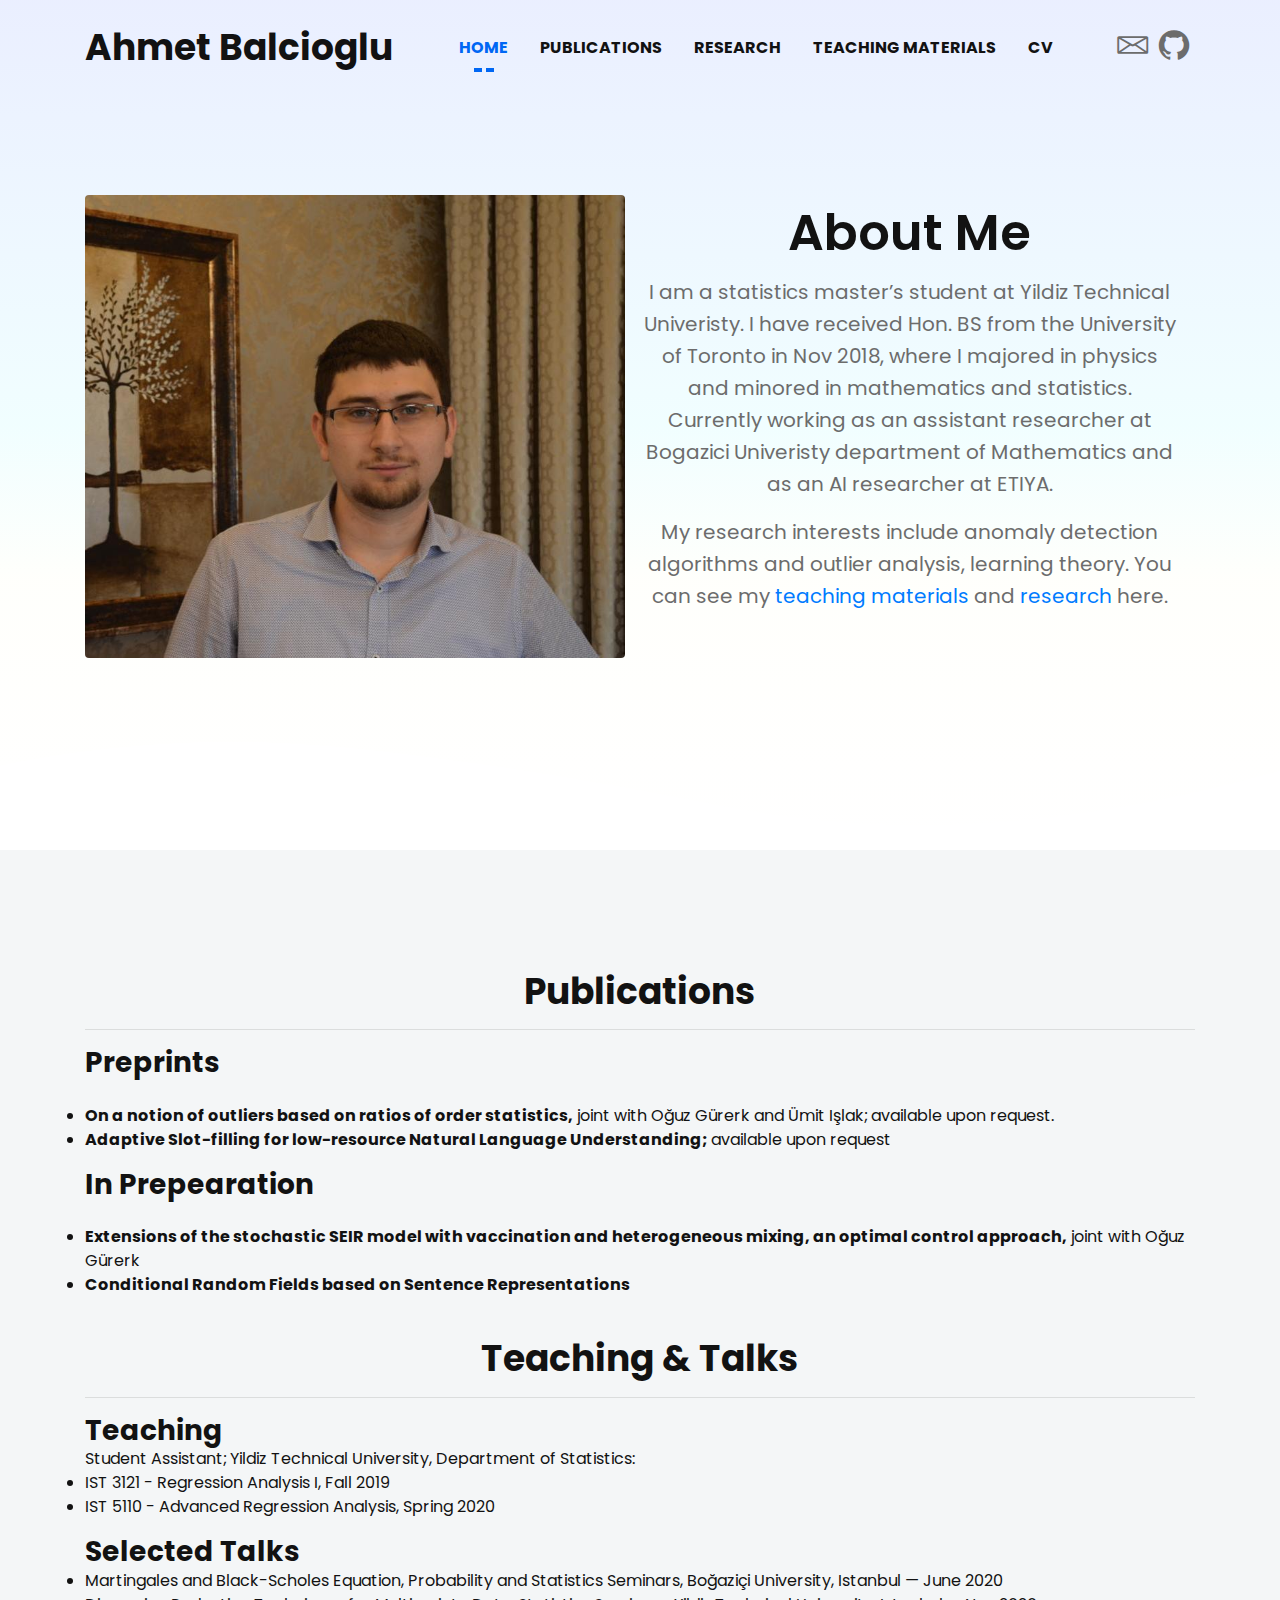
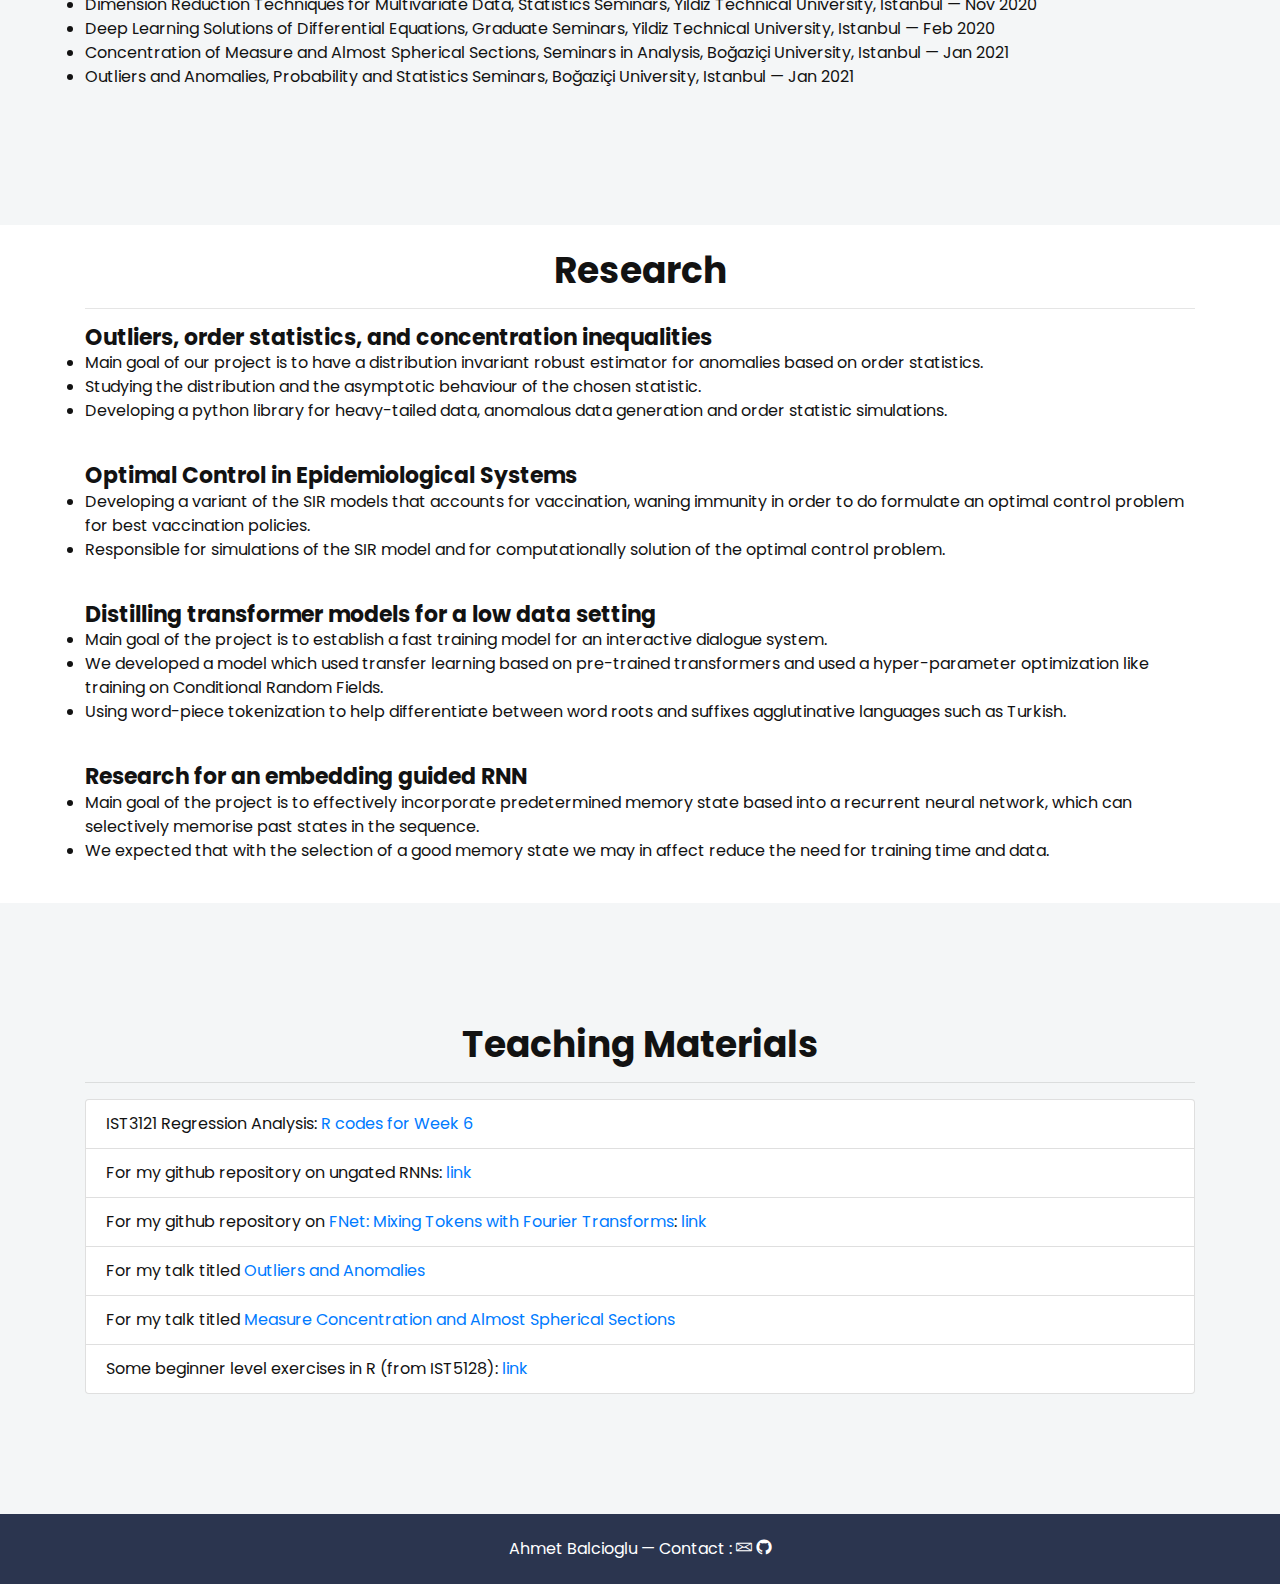
==== index.html @ f76d79f9 "bottom colour change" ====
<!doctype html>
<html lang="en">

<head>

    <!--====== Required meta tags ======-->
    <meta charset="utf-8">
    <meta http-equiv="x-ua-compatible" content="ie=edge">
    <meta name="description" content="">
    <meta name="viewport" content="width=device-width, initial-scale=1, shrink-to-fit=no">

    <!--====== Title ======-->
    <title> Ahmet Balcioglu - Personal Webpage </title>

    <!--====== Favicon Icon ======-->
    <link rel="shortcut icon" href="assets/images/favicon.ico" type="image/png">

    <!--====== Bootstrap css ======-->
    <link rel="stylesheet" href="assets/css/bootstrap.min.css">

    <!--====== Line Icons css ======-->
    <link rel="stylesheet" href="assets/css/LineIcons.css">

    <!--====== Magnific Popup css ======-->
    <link rel="stylesheet" href="assets/css/magnific-popup.css">

    <!--====== Default css ======-->
    <link rel="stylesheet" href="assets/css/default.css">

    <!--====== Style css ======-->
    <link rel="stylesheet" href="assets/css/style.css">
    <style type="text/css">
        .gallery-title {
            font-size: 36px;
            color: #000;
            text-align: center;
            font-weight: 500;
            margin-bottom: 70px;
        }

        .gallery-title:after {
            content: "";
            position: absolute;
            width: 7.5%;
            left: 46.5%;
            height: 45px;
            border-bottom: 1px solid #5e5e5e;
        }

        .filter-button {
            font-size: 18px;
            border: 1px solid #42B32F;
            border-radius: 5px;
            text-align: center;
            color: #42B32F;
            margin-bottom: 30px;

        }

        .filter-button:hover {
            font-size: 18px;
            border: 1px solid #42B32F;
            border-radius: 5px;
            text-align: center;
            color: #ffffff;
            background-color: #42B32F;

        }

        .btn-default:active .filter-button:active {
            background-color: #42B32F;
            color: white;
        }

        .port-image {
            width: 100%;
        }

        .img-responsive {
            width: 365px;
            height: 365px;
            border: 1px solid #ccc
        }

        .gallery_product {
            margin-bottom: 30px;
        }
    </style>
    <script src="//code.jquery.com/jquery-1.11.1.min.js"></script>
    <script src="//maxcdn.bootstrapcdn.com/bootstrap/3.3.0/js/bootstrap.min.js"></script>
    <script type="text/javascript">
        window.alert = function () { };
        var defaultCSS = document.getElementById('bootstrap-css');
        function changeCSS(css) {
            if (css) $('head > link').filter(':first').replaceWith('<link rel="stylesheet" href="' + css + '" type="text/css" />');
            else $('head > link').filter(':first').replaceWith(defaultCSS);
        }
    </script>

</head>

<body>

    <!--====== HEADER PART START ======-->

    <header class="header-area">
        <div class="navgition navgition-transparent">
            <div class="container">
                <div class="row">
                    <div class="col-lg-12">
                        <nav class="navbar navbar-expand-lg">
                            <a class="navbar-brand" href="#">
                                <h2>Ahmet Balcioglu</h2>
                            </a>

                            <button class="navbar-toggler" type="button" data-toggle="collapse" data-target="#navbarOne"
                                aria-controls="navbarOne" aria-expanded="false" aria-label="Toggle navigation">
                                <span class="toggler-icon"></span>
                                <span class="toggler-icon"></span>
                                <span class="toggler-icon"></span>
                            </button>

                            <div class="collapse navbar-collapse sub-menu-bar" id="navbarOne">
                                <ul class="navbar-nav m-auto">
                                    <li class="nav-item active">
                                        <a class="page-scroll" href="#home">HOME</a>
                                    </li>
                                    <li class="nav-item">
                                        <a class="page-scroll" href="#publications">Publications</a>
                                    </li>
                                    <li class="nav-item">
                                        <a class="page-scroll" href="#research">Research</a>
                                    </li>
                                    <li class="nav-item">
                                        <a class="page-scroll" href="#teaching_mat">Teaching Materials</a>
                                    </li>
                                    <li class="nav-item">
                                        <a class="page-scroll" href="resources/CV.pdf">CV</a>
                                    </li>
                                </ul>
                            </div>

                            <div class="navbar-social d-none d-sm-flex align-items-center">
                                <span></span>
                                <ul>
                                    <li><a href="mailto:zahidbalcioglu@gmail.com"><i class="lni-envelope"></i></a></li>
                                    <li><a href="https://github.com/Selozhd"><i class="lni-github-original"></i></a></li>
                                </ul>
                            </div>
                        </nav> <!-- navbar -->
                    </div>
                </div> <!-- row -->
            </div> <!-- container -->
        </div> <!-- navgition -->

        <div id="home" class="header-hero bg_cover" >
            <div class="container">
                <div class="row">
                    <div class="header-content text-center">

                        <div class="col-lg-6">
                            <div class="section-title pb-10">
                                <img src="resources/myphoto.jpeg" class="rounded float-left" >
                            </div> 
                        </div> <!-- section title -->

                        <div class="col-lg-6" style="float:left !important" >
                            <div class="section-title pb-10">
                                <h4 class="title">About Me</h4>
                                <p class="text">
                                    I am a statistics master’s student at Yildiz Technical Univeristy.
                                    I have received Hon. BS from the University of Toronto in Nov 2018,
                                    where I majored in physics and minored in mathematics and statistics.
                                    Currently working as an assistant researcher at Bogazici Univeristy department of
                                    Mathematics and as an AI researcher at ETIYA.</p>
                                    <p class="text"> My research interests include 
                                        anomaly detection algorithms and outlier analysis,
                                        learning theory.
                                        You can see my <a href="#teaching_mat"> teaching materials </a>
                                        and <a href="#research"> research </a> here.</p>
                            </div> 
                        </div>

                    </div> <!-- header content -->
                </div> <!-- row -->
                <div class="header-shape">
                    <img src="assets/images/header-shape.svg" alt="shape">
                </div>
            </div> <!-- container -->
        </div> <!-- header content -->
    </header>

    <!--====== HEADER PART ENDS ======-->

    <!--====== hakkimizda PART START ======-->

  <style type="text/css">
@media screen and (max-width:767px) {
   .urunler-area {
    margin-top:300px !important;
   }       
}    
</style>
    <section id="publications" class="urunler-area" >
        <div class="container">
            <h2 id="preprints" class="title text-center">Publications</h2>
                <hr/>

            <h3 id="preprints">Preprints</h3>
            <br/>
                <dl >
                    <li><b>On a notion of outliers based on ratios of order statistics,</b>
                        joint with Oğuz Gürerk and Ümit Işlak; available upon request.</li>
                    <li><b>Adaptive Slot-filling for low-resource Natural Language Understanding;</b> available upon request</li>
                </dl>
            <h3 id="in-preparation">In Prepearation</h3>
            <br/>
                <dl>
                    <li><b>Extensions of the stochastic SEIR model with vaccination and heterogeneous mixing,
                        an optimal control approach,</b> joint with Oğuz Gürerk</li>
                    <li><b>Conditional Random Fields based on Sentence Representations</b></li>
                </dl>
            <br/>

            <h2 id="preprints" class="title text-center">Teaching & Talks</h2>
            <hr />

            <h3 id="TA">Teaching</h3>
                <p>Student Assistant; Yildiz Technical University, Department of Statistics:</p>
                <dl>
                    <li>IST 3121 - Regression Analysis I, Fall 2019</li>
                    <li>IST 5110 - Advanced Regression Analysis, Spring 2020</li>
                </dl>

            <h3 id="TA">Selected Talks</h3>
                <dl>
                    <li> Martingales and Black-Scholes Equation, Probability and Statistics Seminars, Boğaziçi University, Istanbul — June 2020 </li>
                    <li> Dimension Reduction Techniques for Multivariate Data, Statistics Seminars, Yildiz Technical University, Istanbul — Nov 2020</li>
                    <li> Deep Learning Solutions of Differential Equations, Graduate Seminars, Yildiz Technical University, Istanbul — Feb 2020</li>
                    <li> Concentration of Measure and Almost Spherical Sections, Seminars in Analysis, Boğaziçi University, Istanbul — Jan 2021</li>
                    <li> Outliers and Anomalies, Probability and Statistics Seminars, Boğaziçi University, Istanbul — Jan 2021</li>
                </dl>


        </div> <!-- hakkimizda image -->
    </section>

    <!--====== hakkimizda PART ENDS ======-->

    <!--====== urunler PART START ======-->

    <section id="research" class="research-area">
        <div class="container">
            <br/>
            <h2 id="research" class="title text-center">Research</h2>
            <hr/>

            <h4 id="orderstats">Outliers, order statistics, and concentration inequalities</h4>
            <dl>
                <li>Main goal of our project is to have a distribution invariant robust estimator for anomalies based on order
                    statistics.</li>
                <li>Studying the distribution and the asymptotic behaviour of the chosen statistic.</li>
                <li>Developing a python library for heavy-tailed data, anomalous data generation and order statistic simulations.
                </li>
            </dl>
            <br/>

            <h4 id="optimal-control">Optimal Control in Epidemiological Systems</h4>
            <dl>
                <li>Developing a variant of the SIR models that accounts for vaccination, waning immunity in order to do formulate
                    an optimal control problem for best vaccination policies.</li>
                <li>Responsible for simulations of the SIR model and for computationally solution of the optimal control problem.
                </li>
            </dl>
            <br />

            <h4 id="distil-transformers">Distilling transformer models for a low data setting</h4>
            <dl>
                <li>Main goal of the project is to establish a fast training model for an interactive dialogue system.</li>
                <li>We developed a model which used transfer learning based on pre-trained transformers and used a hyper-parameter
                    optimization like training on Conditional Random Fields.</li>
                <li>Using word-piece tokenization to help differentiate between word roots and suffixes agglutinative languages such
                    as Turkish.</li>
            </dl>
            <br/>

            <h4 id="research-project4">Research for an embedding guided RNN</h4>
            <dl>
                <li>Main goal of the project is to effectively incorporate predetermined memory state based into a recurrent neural
                    network, which can selectively memorise past states in the sequence.</li>
                <li>We expected that with the selection of a good memory state we may in affect reduce the need for training time
                    and data.</li>
            </dl>
            <br/>

        </div> <!-- conteiner -->
    </section>

    <!--====== urunler PART ENDS ======-->




    <!--====== CONTACT PART START ======-->

    <section id="teaching_mat" class="urunler-area">
        <div class="container">
            <h2 class="title text-center"> Teaching Materials </h2>
                            <hr/> 
                        <ul class="list-group"> 
                            <li class="list-group-item"> IST3121 Regression Analysis: <a href="resources/Oct17_IST3121.R">  R codes for Week 6 </a></li>
                            <li class="list-group-item"> For my github repository on ungated RNNs: <a href="https://github.com/Selozhd/UngatedRNN"> link</a></li>
                            <li class="list-group-item"> For my github repository on <a href="https://arxiv.org/pdf/2105.03824.pdf"> FNet: Mixing Tokens with Fourier Transforms</a>: <a href="https://github.com/Selozhd/FNet-tensorflow"> link</a></li>
                            <li class="list-group-item"> For my talk titled <a href="resources/anomaly_and_outlier.pdf">Outliers and  Anomalies</a></li>
                            <li class="list-group-item"> For my talk titled <a href="resources/MeasureConcentration.pdf">Measure Concentration and Almost Spherical Sections</a></li>
                            <li class="list-group-item"> Some beginner level exercises in R (from IST5128):
                                 <a href="resources/R_IST5128.zip">link</a></li>
                        </ul>
        </div> <!-- conteiner -->
    </section>

    <!--====== CONTACT PART ENDS ======-->

    <!--====== FOOTER PART START ======-->

    <footer id="footer" class="footer-area">



        <div class="footer-copyright">
            <div class="container">
                <div class="row">
                    <div class="col-lg-12">
                        <div class="copyright text-center">
                            <span class="text">Ahmet Balcioglu — Contact :
                            <a style="color: #fff;" href="mailto:zahidbalcioglu@gmail.com"><i class="lni-envelope"></i></a>
                            <a style="color: #fff;" href="https://github.com/Selozhd"><i class="lni-github-original"></i></a>
                        </span>
                        </div>
                    </div>
                </div> <!-- row -->
            </div> <!-- container -->

    </footer>

    <!--====== FOOTER PART ENDS ======-->

    <!--====== BACK TO TOP PART START ======-->

    <a class="back-to-top" href="#"><i class="lni-chevron-up"></i></a>

    <!--====== BACK TO TOP PART ENDS ======-->









    <script src="assets/js/vendor/modernizr-3.6.0.min.js"></script>
    <script src="assets/js/vendor/jquery-1.12.4.min.js"></script>

    <!--====== Bootstrap js ======-->
    <script src="assets/js/bootstrap.min.js"></script>
    <script src="assets/js/popper.min.js"></script>

    <!--====== Ajax Contact js ======-->
    <script src="assets/js/ajax-contact.js"></script>

    <!--====== Scrolling Nav js ======-->
    <script src="assets/js/jquery.easing.min.js"></script>
    <script src="assets/js/scrolling-nav.js"></script>

    <!--====== Validator js ======-->
    <script src="assets/js/validator.min.js"></script>

    <!--====== Magnific Popup js ======-->
    <script src="assets/js/jquery.magnific-popup.min.js"></script>

    <!--====== Main js ======-->
    <script src="assets/js/main.js"></script>

</body>

</html>
---- assets/css/default.css ----
/* Deafult Margin & Padding */
/*-- Margin Top --*/
.mt-5 {
	margin-top: 5px;
}
.mt-10 {
	margin-top: 10px;
}
.mt-15 {
	margin-top: 15px;
}
.mt-20 {
	margin-top: 20px;
}
.mt-25 {
	margin-top: 25px;
}
.mt-30 {
	margin-top: 30px;
}
.mt-35 {
	margin-top: 35px;
}
.mt-40 {
	margin-top: 40px;
}
.mt-45 {
	margin-top: 45px;
}
.mt-50 {
	margin-top: 50px;
}
.mt-55 {
	margin-top: 55px;
}
.mt-60 {
	margin-top: 60px;
}
.mt-65 {
	margin-top: 65px;
}
.mt-70 {
	margin-top: 70px;
}
.mt-75 {
	margin-top: 75px;
}
.mt-80 {
	margin-top: 80px;
}
.mt-85 {
	margin-top: 85px;
}
.mt-90 {
	margin-top: 90px;
}
.mt-95 {
	margin-top: 95px;
}
.mt-100 {
	margin-top: 100px;
}
.mt-105 {
	margin-top: 105px;
}
.mt-110 {
	margin-top: 110px;
}
.mt-115 {
	margin-top: 115px;
}
.mt-120 {
	margin-top: 120px;
}
.mt-125 {
	margin-top: 125px;
}
.mt-130 {
	margin-top: 130px;
}
.mt-135 {
	margin-top: 135px;
}
.mt-140 {
	margin-top: 140px;
}
.mt-145 {
	margin-top: 145px;
}
.mt-150 {
	margin-top: 150px;
}
.mt-155 {
	margin-top: 155px;
}
.mt-160 {
	margin-top: 160px;
}
.mt-165 {
	margin-top: 165px;
}
.mt-170 {
	margin-top: 170px;
}
.mt-175 {
	margin-top: 175px;
}
.mt-180 {
	margin-top: 180px;
}
.mt-185 {
	margin-top: 185px;
}
.mt-190 {
	margin-top: 190px;
}
.mt-195 {
	margin-top: 195px;
}
.mt-200 {
	margin-top: 200px;
}
/*-- Margin Bottom --*/

.mb-5 {
	margin-bottom: 5px;
}
.mb-10 {
	margin-bottom: 10px;
}
.mb-15 {
	margin-bottom: 15px;
}
.mb-20 {
	margin-bottom: 20px;
}
.mb-25 {
	margin-bottom: 25px;
}
.mb-30 {
	margin-bottom: 30px;
}
.mb-35 {
	margin-bottom: 35px;
}
.mb-40 {
	margin-bottom: 40px;
}
.mb-45 {
	margin-bottom: 45px;
}
.mb-50 {
	margin-bottom: 50px;
}
.mb-55 {
	margin-bottom: 55px;
}
.mb-60 {
	margin-bottom: 60px;
}
.mb-65 {
	margin-bottom: 65px;
}
.mb-70 {
	margin-bottom: 70px;
}
.mb-75 {
	margin-bottom: 75px;
}
.mb-80 {
	margin-bottom: 80px;
}
.mb-85 {
	margin-bottom: 85px;
}
.mb-90 {
	margin-bottom: 90px;
}
.mb-95 {
	margin-bottom: 95px;
}
.mb-100 {
	margin-bottom: 100px;
}
.mb-105 {
	margin-bottom: 105px;
}
.mb-110 {
	margin-bottom: 110px;
}
.mb-115 {
	margin-bottom: 115px;
}
.mb-120 {
	margin-bottom: 120px;
}
.mb-125 {
	margin-bottom: 125px;
}
.mb-130 {
	margin-bottom: 130px;
}
.mb-135 {
	margin-bottom: 135px;
}
.mb-140 {
	margin-bottom: 140px;
}
.mb-145 {
	margin-bottom: 145px;
}
.mb-150 {
	margin-bottom: 150px;
}
.mb-155 {
	margin-bottom: 155px;
}
.mb-160 {
	margin-bottom: 160px;
}
.mb-165 {
	margin-bottom: 165px;
}
.mb-170 {
	margin-bottom: 170px;
}
.mb-175 {
	margin-bottom: 175px;
}
.mb-180 {
	margin-bottom: 180px;
}
.mb-185 {
	margin-bottom: 185px;
}
.mb-190 {
	margin-bottom: 190px;
}
.mb-195 {
	margin-bottom: 195px;
}
.mb-200 {
	margin-bottom: 200px;
}
/*-- margin left --*/
.ml-5 {
	margin-left: 5px;
}
.ml-10 {
	margin-left: 10px;
}
.ml-15 {
	margin-left: 15px;
}
.ml-20 {
	margin-left: 20px;
}
.ml-25 {
	margin-left: 25px;
}
.ml-30 {
	margin-left: 30px;
}
.ml-35 {
	margin-left: 35px;
}
.ml-40 {
	margin-left: 40px;
}
.ml-45 {
	margin-left: 45px;
}
.ml-50 {
	margin-left: 50px;
}
.ml-55 {
	margin-left: 55px;
}
.ml-60 {
	margin-left: 60px;
}
.ml-65 {
	margin-left: 65px;
}
.ml-70 {
	margin-left: 70px;
}
.ml-75 {
	margin-left: 75px;
}
.ml-80 {
	margin-left: 80px;
}
.ml-85 {
	margin-left: 85px;
}
.ml-90 {
	margin-left: 90px;
}
.ml-95 {
	margin-left: 95px;
}
.ml-100 {
	margin-left: 100px;
}
.ml-105 {
	margin-left: 105px;
}
.ml-110 {
	margin-left: 110px;
}
.ml-115 {
	margin-left: 115px;
}
.ml-120 {
	margin-left: 120px;
}
.ml-125 {
	margin-left: 125px;
}
.ml-130 {
	margin-left: 130px;
}
.ml-135 {
	margin-left: 135px;
}
.ml-140 {
	margin-left: 140px;
}
.ml-145 {
	margin-left: 145px;
}
.ml-150 {
	margin-left: 150px;
}
.ml-155 {
	margin-left: 155px;
}
.ml-160 {
	margin-left: 160px;
}
.ml-165 {
	margin-left: 165px;
}
.ml-170 {
	margin-left: 170px;
}
.ml-175 {
	margin-left: 175px;
}
.ml-180 {
	margin-left: 180px;
}
.ml-185 {
	margin-left: 185px;
}
.ml-190 {
	margin-left: 190px;
}
.ml-195 {
	margin-left: 195px;
}
.ml-200 {
	margin-left: 200px;
}
/*-- margin right --*/
.mr-5 {
	margin-right: 5px;
}
.mr-10 {
	margin-right: 10px;
}
.mr-15 {
	margin-right: 15px;
}
.mr-20 {
	margin-right: 20px;
}
.mr-25 {
	margin-right: 25px;
}
.mr-30 {
	margin-right: 30px;
}
.mr-35 {
	margin-right: 35px;
}
.mr-40 {
	margin-right: 40px;
}
.mr-45 {
	margin-right: 45px;
}
.mr-50 {
	margin-right: 50px;
}
.mr-55 {
	margin-right: 55px;
}
.mr-60 {
	margin-right: 60px;
}
.mr-65 {
	margin-right: 65px;
}
.mr-70 {
	margin-right: 70px;
}
.mr-75 {
	margin-right: 75px;
}
.mr-80 {
	margin-right: 80px;
}
.mr-85 {
	margin-right: 85px;
}
.mr-90 {
	margin-right: 90px;
}
.mr-95 {
	margin-right: 95px;
}
.mr-100 {
	margin-right: 100px;
}
.mr-105 {
	margin-right: 105px;
}
.mr-110 {
	margin-right: 110px;
}
.mr-115 {
	margin-right: 115px;
}
.mr-120 {
	margin-right: 120px;
}
.mr-125 {
	margin-right: 125px;
}
.mr-130 {
	margin-right: 130px;
}
.mr-135 {
	margin-right: 135px;
}
.mr-140 {
	margin-right: 140px;
}
.mr-145 {
	margin-right: 145px;
}
.mr-150 {
	margin-right: 150px;
}
.mr-155 {
	margin-right: 155px;
}
.mr-160 {
	margin-right: 160px;
}
.mr-165 {
	margin-right: 165px;
}
.mr-170 {
	margin-right: 170px;
}
.mr-175 {
	margin-right: 175px;
}
.mr-180 {
	margin-right: 180px;
}
.mr-185 {
	margin-right: 185px;
}
.mr-190 {
	margin-right: 190px;
}
.mr-195 {
	margin-right: 195px;
}
.mr-200 {
	margin-right: 200px;
}


/*-- Padding Top --*/

.pt-5 {
	padding-top: 5px;
}
.pt-10 {
	padding-top: 10px;
}
.pt-15 {
	padding-top: 15px;
}
.pt-20 {
	padding-top: 20px;
}
.pt-25 {
	padding-top: 25px;
}
.pt-30 {
	padding-top: 30px;
}
.pt-35 {
	padding-top: 35px;
}
.pt-40 {
	padding-top: 40px;
}
.pt-45 {
	padding-top: 45px;
}
.pt-50 {
	padding-top: 50px;
}
.pt-55 {
	padding-top: 55px;
}
.pt-60 {
	padding-top: 60px;
}
.pt-65 {
	padding-top: 65px;
}
.pt-70 {
	padding-top: 70px;
}
.pt-75 {
	padding-top: 75px;
}
.pt-80 {
	padding-top: 80px;
}
.pt-85 {
	padding-top: 85px;
}
.pt-90 {
	padding-top: 90px;
}
.pt-95 {
	padding-top: 95px;
}
.pt-100 {
	padding-top: 100px;
}
.pt-105 {
	padding-top: 105px;
}
.pt-110 {
	padding-top: 110px;
}
.pt-115 {
	padding-top: 115px;
}
.pt-120 {
	padding-top: 120px;
}
.pt-125 {
	padding-top: 125px;
}
.pt-130 {
	padding-top: 130px;
}
.pt-135 {
	padding-top: 135px;
}
.pt-140 {
	padding-top: 140px;
}
.pt-145 {
	padding-top: 145px;
}
.pt-150 {
	padding-top: 150px;
}
.pt-155 {
	padding-top: 155px;
}
.pt-160 {
	padding-top: 160px;
}
.pt-165 {
	padding-top: 165px;
}
.pt-170 {
	padding-top: 170px;
}
.pt-175 {
	padding-top: 175px;
}
.pt-180 {
	padding-top: 180px;
}
.pt-185 {
	padding-top: 185px;
}
.pt-190 {
	padding-top: 190px;
}
.pt-195 {
	padding-top: 195px;
}
.pt-200 {
	padding-top: 200px;
}
/*-- Padding Bottom --*/

.pb-5 {
	padding-bottom: 5px;
}
.pb-10 {
	padding-bottom: 10px;
}
.pb-15 {
	padding-bottom: 15px;
}
.pb-20 {
	padding-bottom: 20px;
}
.pb-25 {
	padding-bottom: 25px;
}
.pb-30 {
	padding-bottom: 30px;
}
.pb-35 {
	padding-bottom: 35px;
}
.pb-40 {
	padding-bottom: 40px;
}
.pb-45 {
	padding-bottom: 45px;
}
.pb-50 {
	padding-bottom: 50px;
}
.pb-55 {
	padding-bottom: 55px;
}
.pb-60 {
	padding-bottom: 60px;
}
.pb-65 {
	padding-bottom: 65px;
}
.pb-70 {
	padding-bottom: 70px;
}
.pb-75 {
	padding-bottom: 75px;
}
.pb-80 {
	padding-bottom: 80px;
}
.pb-85 {
	padding-bottom: 85px;
}
.pb-90 {
	padding-bottom: 90px;
}
.pb-95 {
	padding-bottom: 95px;
}
.pb-100 {
	padding-bottom: 100px;
}
.pb-105 {
	padding-bottom: 105px;
}
.pb-110 {
	padding-bottom: 110px;
}
.pb-115 {
	padding-bottom: 115px;
}
.pb-120 {
	padding-bottom: 120px;
}
.pb-125 {
	padding-bottom: 125px;
}
.pb-130 {
	padding-bottom: 130px;
}
.pb-135 {
	padding-bottom: 135px;
}
.pb-140 {
	padding-bottom: 140px;
}
.pb-145 {
	padding-bottom: 145px;
}
.pb-150 {
	padding-bottom: 150px;
}
.pb-155 {
	padding-bottom: 155px;
}
.pb-160 {
	padding-bottom: 160px;
}
.pb-165 {
	padding-bottom: 165px;
}
.pb-170 {
	padding-bottom: 170px;
}
.pb-175 {
	padding-bottom: 175px;
}
.pb-180 {
	padding-bottom: 180px;
}
.pb-185 {
	padding-bottom: 185px;
}
.pb-190 {
	padding-bottom: 190px;
}
.pb-195 {
	padding-bottom: 195px;
}
.pb-200 {
	padding-bottom: 200px;
}

/*-- Padding left --*/

.pl-0 {
	padding-left: 0px;
}
.pl-5 {
	padding-left: 5px;
}
.pl-10 {
	padding-left: 10px;
}
.pl-15 {
	padding-left: 15px;
}
.pl-20 {
	padding-left: 20px;
}
.pl-25 {
	padding-left: 25px;
}
.pl-30 {
	padding-left: 30px;
}
.pl-35 {
	padding-left: 35px;
}
.pl-40 {
	padding-left: 40px;
}
.pl-45 {
	padding-left: 45px;
}
.pl-50 {
	padding-left: 50px;
}
.pl-55 {
	padding-left: 55px;
}
.pl-60 {
	padding-left: 60px;
}
.pl-65 {
	padding-left: 65px;
}
.pl-70 {
	padding-left: 70px;
}
.pl-75 {
	padding-left: 75px;
}
.pl-80 {
	padding-left: 80px;
}
.pl-85 {
	padding-left: 85px;
}
.pl-90 {
	padding-left: 90px;
}
.pl-100 {
	padding-left: 100px;
}
.pl-105 {
	padding-left: 105px;
}
.pl-110 {
	padding-left: 110px;
}
.pl-115 {
	padding-left: 115px;
}
.pl-120 {
	padding-left: 120px;
}
.pl-125 {
	padding-left: 125px;
}
/*-- Padding right --*/

.pr-0 {
	padding-right: 0px;
}
.pr-5 {
	padding-right: 5px;
}
.pr-10 {
	padding-right: 10px;
}
.pr-15 {
	padding-right: 15px;
}
.pr-20 {
	padding-right: 20px;
}
.pr-25 {
	padding-right: 25px;
}
.pr-30 {
	padding-right: 30px;
}
.pr-35 {
	padding-right: 35px;
}
.pr-40 {
	padding-right: 40px;
}
.pr-45 {
	padding-right: 45px;
}
.pr-50 {
	padding-right: 50px;
}
.pr-55 {
	padding-right: 55px;
}
.pr-60 {
	padding-right: 60px;
}
.pr-65 {
	padding-right: 65px;
}
.pr-70 {
	padding-right: 70px;
}
.pr-75 {
	padding-right: 75px;
}
.pr-80 {
	padding-right: 80px;
}
.pr-85 {
	padding-right: 85px;
}
.pr-90 {
	padding-right: 90px;
}
.pr-95 {
	padding-right: 95px;
}
.pr-100 {
	padding-right: 100px;
}
.pr-105 {
	padding-right: 105px;
}
/* Background Color */

.gray-bg {
	background: #f6f6f6;
}
.white-bg {
	background: #fff;
}
.black-bg {
	background: #222;
}
/* Color */

.white {
	color: #fff;
}
.black {
	color: #222;
}
/* black overlay */

[data-overlay] {
	position: relative;
}
[data-overlay]::before {
	background: #000 none repeat scroll 0 0;
	content: "";
	height: 100%;
	left: 0;
	position: absolute;
	top: 0;
	width: 100%;
	z-index: 1;
}
[data-overlay="3"]::before {
	opacity: 0.3;
}
[data-overlay="4"]::before {
	opacity: 0.4;
}
[data-overlay="5"]::before {
	opacity: 0.5;
}
[data-overlay="6"]::before {
	opacity: 0.6;
}
[data-overlay="7"]::before {
	opacity: 0.7;
}
[data-overlay="8"]::before {
	opacity: 0.8;
}
[data-overlay="9"]::before {
	opacity: 0.9;
}
---- assets/css/style.css ----
/*-----------------------------------------------------------------------------------

    Template Name: Start
    Template URI: UIdeck.com
    Description: Start | Landing Page for Startup and SaaS Business
    Author: Uideck
    Author URI: https://uideck.com/
    Support: https://uideck.com/support/
    Version: 1.0

-----------------------------------------------------------------------------------

    CSS INDEX
    ===================

    01. Theme default CSS
	02. Header
    03. Hero
	04. Footer

-----------------------------------------------------------------------------------*/
/*===========================
    1. COMMON css 
===========================*/
@import url("https://fonts.googleapis.com/css?family=Poppins:400,500,600,700,800");
body {
  font-family: "Poppins", sans-serif;
  font-weight: normal;
  font-style: normal;
  color: #121212; }

* {
  margin: 0;
  padding: 0;
  -webkit-box-sizing: border-box;
  -moz-box-sizing: border-box;
  box-sizing: border-box; }

img {
  max-width: 100%; }

a:focus,
input:focus,
textarea:focus,
button:focus {
  text-decoration: none;
  outline: none; }

a:focus,
a:hover {
  text-decoration: none; }

i,
span,
a {
  display: inline-block; }

h1,
h2,
h3,
h4,
h5,
h6 {
  font-family: "Poppins", sans-serif;
  font-weight: 700;
  color: #121212;
  margin: 0px; }

h1 {
  font-size: 48px; }

h2 {
  font-size: 36px; }

h3 {
  font-size: 28px; }

h4 {
  font-size: 22px; }

h5 {
  font-size: 18px; }

h6 {
  font-size: 16px; }

ul, ol {
  margin: 0px;
  padding: 0px;
  list-style-type: none; }

p {
  font-size: 16px;
  font-weight: 400;
  line-height: 24px;
  color: #121212;
  margin: 0px; }

.bg_cover {
  background-position: center center;
  background-size: cover;
  background-repeat: no-repeat;
  width: 100%;
  height: 100%; }

/*===== All Button Style =====*/
.main-btn {
  display: inline-block;
  font-weight: 700;
  text-align: center;
  white-space: nowrap;
  vertical-align: middle;
  -webkit-user-select: none;
  -moz-user-select: none;
  -ms-user-select: none;
  user-select: none;
  border: 2px solid transparent;
  padding: 0 32px;
  font-size: 16px;
  line-height: 48px;
  color: #0067f4;
  cursor: pointer;
  z-index: 5;
  -webkit-transition: all 0.4s ease-out 0s;
  -moz-transition: all 0.4s ease-out 0s;
  -ms-transition: all 0.4s ease-out 0s;
  -o-transition: all 0.4s ease-out 0s;
  transition: all 0.4s ease-out 0s;
  position: relative;
  text-transform: uppercase; }
  @media (max-width: 767px) {
    .main-btn {
      font-size: 14px;
      padding: 0 20px;
      line-height: 40px; } }

/*===== All Section Title Style =====*/
.section-title .title {
  font-size: 50px;
  font-weight: 600;
  line-height: 55px;
  color: #121212; }
  @media (max-width: 767px) {
    .section-title .title {
      font-size: 30px;
      line-height: 40px; } }

.section-title .text {
  font-size: 16px;
  line-height: 24px;
  color: #6c6c6c;
  margin-top: 24px; }

/*===========================
    2.HEADER css 
===========================*/
/*===== NAVBAR ONE =====*/
.navgition {
  padding: 10px 0;
  -webkit-transition: all 0.3s ease-out 0s;
  -moz-transition: all 0.3s ease-out 0s;
  -ms-transition: all 0.3s ease-out 0s;
  -o-transition: all 0.3s ease-out 0s;
  transition: all 0.3s ease-out 0s; }
  .navgition.navgition-transparent {
    background-color: transparent;
    position: absolute;
    top: 0;
    left: 0;
    width: 100%;
    z-index: 99; }
  .navgition.sticky {
    position: fixed;
    background-color: #fff;
    -webkit-box-shadow: 0 2px 4px 0 rgba(0, 0, 0, 0.16);
    -moz-box-shadow: 0 2px 4px 0 rgba(0, 0, 0, 0.16);
    box-shadow: 0 2px 4px 0 rgba(0, 0, 0, 0.16);
    -webkit-transition: all 0.3s ease-out 0s;
    -moz-transition: all 0.3s ease-out 0s;
    -ms-transition: all 0.3s ease-out 0s;
    -o-transition: all 0.3s ease-out 0s;
    transition: all 0.3s ease-out 0s; }
  .navgition .navbar {
    position: relative;
    padding: 0; }
    .navgition .navbar .navbar-toggler .toggler-icon {
      width: 30px;
      height: 2px;
      background-color: #121212;
      margin: 5px 0;
      display: block;
      position: relative;
      -webkit-transition: all 0.3s ease-out 0s;
      -moz-transition: all 0.3s ease-out 0s;
      -ms-transition: all 0.3s ease-out 0s;
      -o-transition: all 0.3s ease-out 0s;
      transition: all 0.3s ease-out 0s; }
    .navgition .navbar .navbar-toggler.active .toggler-icon:nth-of-type(1) {
      -webkit-transform: rotate(45deg);
      -moz-transform: rotate(45deg);
      -ms-transform: rotate(45deg);
      -o-transform: rotate(45deg);
      transform: rotate(45deg);
      top: 7px; }
    .navgition .navbar .navbar-toggler.active .toggler-icon:nth-of-type(2) {
      opacity: 0; }
    .navgition .navbar .navbar-toggler.active .toggler-icon:nth-of-type(3) {
      -webkit-transform: rotate(135deg);
      -moz-transform: rotate(135deg);
      -ms-transform: rotate(135deg);
      -o-transform: rotate(135deg);
      transform: rotate(135deg);
      top: -7px; }
    @media only screen and (min-width: 768px) and (max-width: 991px) {
      .navgition .navbar .navbar-collapse {
        position: absolute;
        top: 116%;
        left: 0;
        width: 100%;
        background-color: #fff;
        z-index: 8;
        padding: 10px 0;
        -webkit-box-shadow: 0 2px 4px 0 rgba(0, 0, 0, 0.16);
        -moz-box-shadow: 0 2px 4px 0 rgba(0, 0, 0, 0.16);
        box-shadow: 0 2px 4px 0 rgba(0, 0, 0, 0.16); } }
    @media (max-width: 767px) {
      .navgition .navbar .navbar-collapse {
        position: absolute;
        top: 116%;
        left: 0;
        width: 100%;
        background-color: #fff;
        z-index: 8;
        padding: 10px 0;
        -webkit-box-shadow: 0 2px 4px 0 rgba(0, 0, 0, 0.16);
        -moz-box-shadow: 0 2px 4px 0 rgba(0, 0, 0, 0.16);
        box-shadow: 0 2px 4px 0 rgba(0, 0, 0, 0.16); } }
    .navgition .navbar .navbar-nav .nav-item {
      margin: 0 16px;
      position: relative; }
      .navgition .navbar .navbar-nav .nav-item a {
        font-size: 16px;
        line-height: 24px;
        font-weight: 700;
        padding: 26px 0;
        color: #121212;
        text-transform: uppercase;
        position: relative;
        -webkit-transition: all 0.3s ease-out 0s;
        -moz-transition: all 0.3s ease-out 0s;
        -ms-transition: all 0.3s ease-out 0s;
        -o-transition: all 0.3s ease-out 0s;
        transition: all 0.3s ease-out 0s; }
        @media only screen and (min-width: 768px) and (max-width: 991px) {
          .navgition .navbar .navbar-nav .nav-item a {
            padding: 10px 0;
            display: block; } }
        @media (max-width: 767px) {
          .navgition .navbar .navbar-nav .nav-item a {
            padding: 10px 0;
            display: block; } }
        .navgition .navbar .navbar-nav .nav-item a::before, .navgition .navbar .navbar-nav .nav-item a::after {
          position: absolute;
          content: '';
          width: 8px;
          height: 4px;
          background-color: #0067f4;
          left: 50%;
          margin: 0 2px;
          bottom: 14px;
          opacity: 0;
          -webkit-transition: all 0.3s ease-out 0s;
          -moz-transition: all 0.3s ease-out 0s;
          -ms-transition: all 0.3s ease-out 0s;
          -o-transition: all 0.3s ease-out 0s;
          transition: all 0.3s ease-out 0s; }
          @media only screen and (min-width: 768px) and (max-width: 991px) {
            .navgition .navbar .navbar-nav .nav-item a::before, .navgition .navbar .navbar-nav .nav-item a::after {
              display: none; } }
          @media (max-width: 767px) {
            .navgition .navbar .navbar-nav .nav-item a::before, .navgition .navbar .navbar-nav .nav-item a::after {
              display: none; } }
        .navgition .navbar .navbar-nav .nav-item a::after {
          left: auto;
          right: 50%; }
      .navgition .navbar .navbar-nav .nav-item.active > a, .navgition .navbar .navbar-nav .nav-item:hover > a {
        color: #0067f4; }
        .navgition .navbar .navbar-nav .nav-item.active > a::before, .navgition .navbar .navbar-nav .nav-item.active > a::after, .navgition .navbar .navbar-nav .nav-item:hover > a::before, .navgition .navbar .navbar-nav .nav-item:hover > a::after {
          opacity: 1; }
    @media only screen and (min-width: 768px) and (max-width: 991px) {
      .navgition .navbar .navbar-social {
        position: absolute;
        right: 70px;
        top: 7px; } }
    @media (max-width: 767px) {
      .navgition .navbar .navbar-social {
        position: absolute;
        right: 60px;
        top: 7px; } }
    .navgition .navbar .navbar-social span {
      font-size: 16px;
      font-weight: 700;
      color: #6c6c6c;
      line-height: 24px;
      margin-right: 14px; }
    .navgition .navbar .navbar-social ul li {
      display: inline-block;
      margin-right: 5px; }
      .navgition .navbar .navbar-social ul li a {
        font-size: 32px;
        text-transform: uppercase;
        font-weight: 700;
        color: #6c6c6c;
        border-radius: 4px;
        -webkit-transition: all 0.3s ease-out 0s;
        -moz-transition: all 0.3s ease-out 0s;
        -ms-transition: all 0.3s ease-out 0s;
        -o-transition: all 0.3s ease-out 0s;
        transition: all 0.3s ease-out 0s; }
        .navgition .navbar .navbar-social ul li a:hover {
          color: #0067f4; }

.header-hero {
  height: 850px;
  position: relative; }
  @media only screen and (min-width: 768px) and (max-width: 991px) {
    .header-hero {
      height: 700px; } }
  @media (max-width: 767px) {
    .header-hero {
      height: 650px; } }
  .header-hero::before {
    position: absolute;
    content: '';
    top: 0;
    left: 0;
    width: 100%;
    height: 100%;
    background: -webkit-linear-gradient(rgba(232, 237, 255, 0.9), rgba(239, 254, 255, 0.9) 50%, rgba(254, 255, 244, 0.3) 68%, rgba(255, 255, 255, 0.12));
    background: -o-linear-gradient(rgba(232, 237, 255, 0.9), rgba(239, 254, 255, 0.9) 50%, rgba(254, 255, 244, 0.3) 68%, rgba(255, 255, 255, 0.12));
    background: linear-gradient(rgba(232, 237, 255, 0.9), rgba(239, 254, 255, 0.9) 50%, rgba(254, 255, 244, 0.3) 68%, rgba(255, 255, 255, 0.12)); }
  .header-hero .header-content {
    padding-top: 195px;
    position: relative;
    z-index: 9; }
    @media only screen and (min-width: 768px) and (max-width: 991px) {
      .header-hero .header-content {
        padding-top: 130px; } }
    @media (max-width: 767px) {
      .header-hero .header-content {
        padding-top: 120px; } }
    .header-hero .header-content .header-title {
      font-size: 44px;
      line-height: 55px;
      color: #121212;
      font-weight: 600; }
      @media (max-width: 767px) {
        .header-hero .header-content .header-title {
          font-size: 30px;
          line-height: 40px; } }
    .header-hero .header-content .text {
      font-size: 20px;
      line-height: 32px;
      color: #6c6c6c;
      margin-top: 16px; }
      @media (max-width: 767px) {
        .header-hero .header-content .text {
          font-size: 16px;
          line-height: 24px; } }
    .header-hero .header-content .header-btn {
      margin-top: 22px; }
      .header-hero .header-content .header-btn li {
        display: inline-block;
        margin: 10px 10px 0; }
        .header-hero .header-content .header-btn li a.main-btn {
          border-radius: 50px;
          overflow: hidden;
          background-color: #fff;
          -webkit-box-shadow: 0 3px 6px 0 rgba(0, 0, 0, 0.16);
          -moz-box-shadow: 0 3px 6px 0 rgba(0, 0, 0, 0.16);
          box-shadow: 0 3px 6px 0 rgba(0, 0, 0, 0.16);
          border: 0;
          line-height: 50px; }
          .header-hero .header-content .header-btn li a.main-btn i {
            margin-left: 5px; }
          .header-hero .header-content .header-btn li a.main-btn.btn-one {
            color: #fff; }
            .header-hero .header-content .header-btn li a.main-btn.btn-one::before {
              position: absolute;
              content: '';
              width: 100%;
              height: 100%;
              top: 0;
              left: 0;
              background-image: -webkit-linear-gradient(left, #0067f4, #2bdbdc);
              background-image: -o-linear-gradient(left, #0067f4, #2bdbdc);
              background-image: linear-gradient(to right, #0067f4, #2bdbdc);
              background-position: right center;
              z-index: -1;
              -webkit-transition: all 0.3s ease-out 0s;
              -moz-transition: all 0.3s ease-out 0s;
              -ms-transition: all 0.3s ease-out 0s;
              -o-transition: all 0.3s ease-out 0s;
              transition: all 0.3s ease-out 0s; }
            .header-hero .header-content .header-btn li a.main-btn.btn-one:hover::before {
              background-image: -webkit-linear-gradient(right, #0067f4, #2bdbdc);
              background-image: -o-linear-gradient(right, #0067f4, #2bdbdc);
              background-image: linear-gradient(to left, #0067f4, #2bdbdc);
              background-position: left center;
              -webkit-transition: all none ease-out 0s;
              -moz-transition: all none ease-out 0s;
              -ms-transition: all none ease-out 0s;
              -o-transition: all none ease-out 0s;
              transition: all none ease-out 0s; }
          .header-hero .header-content .header-btn li a.main-btn.btn-two:hover {
            -webkit-box-shadow: 0 3px 25px 0 rgba(0, 0, 0, 0.16);
            -moz-box-shadow: 0 3px 25px 0 rgba(0, 0, 0, 0.16);
            box-shadow: 0 3px 25px 0 rgba(0, 0, 0, 0.16); }
  .header-hero .header-shape {
    position: absolute;
    bottom: 0;
    left: 0;
    width: 100%; }
    .header-hero .header-shape img {
      width: 100%; }

/*===========================
      3.hakkimizda css 
===========================*/
.hakkimizda-area {
  padding-top: 120px;
  padding-bottom: 120px;
  position: relative; }
  @media only screen and (min-width: 768px) and (max-width: 991px) {
    .hakkimizda-area {
      padding-top: 100px;
      padding-bottom: 100px; } }
  @media (max-width: 767px) {
    .hakkimizda-area {
      padding-top: 80px;
      padding-bottom: 80px; } }

.hakkimizda-content .hakkimizda-icon i {
  font-size: 64px;
  color: #0067f4; }

.hakkimizda-content .hakkimizda-content {
  padding-left: 15px; }
  @media (max-width: 767px) {
    .hakkimizda-content .hakkimizda-content {
      padding-left: 0;
      padding-top: 15px; } }
  @media only screen and (min-width: 576px) and (max-width: 767px) {
    .hakkimizda-content .hakkimizda-content {
      padding-left: 15px;
      padding-top: 0; } }
  .hakkimizda-content .hakkimizda-content .hakkimizda-title {
    font-size: 24px;
    font-weight: 500;
    line-height: 30px;
    color: #121212; }
  .hakkimizda-content .hakkimizda-content .text {
    font-size: 14px;
    line-height: 20px;
    color: #121212;
    margin-top: 8px; }

.hakkimizda-image {
  position: absolute;
  width: 40%;
  height: 100%;
  top: 0;
  right: 0; }
  @media only screen and (min-width: 992px) and (max-width: 1200px) {
    .hakkimizda-image {
      width: 34%; } }
  @media only screen and (min-width: 768px) and (max-width: 991px) {
    .hakkimizda-image {
      position: relative;
      width: 720px;
      margin: 0 auto; } }
  @media (max-width: 767px) {
    .hakkimizda-image {
      position: relative;
      width: 100%;
      padding-left: 15px;
      padding-right: 16px;
      margin: 0 auto; } }
  @media only screen and (min-width: 576px) and (max-width: 767px) {
    .hakkimizda-image {
      position: relative;
      width: 540px;
      margin: 0 auto; } }
  .hakkimizda-image .image {
    max-width: 580px;
    width: 100%; }
    @media only screen and (min-width: 768px) and (max-width: 991px) {
      .hakkimizda-image .image {
        margin: 0 auto;
        padding-top: 50px; } }
    @media (max-width: 767px) {
      .hakkimizda-image .image {
        margin: 0 auto;
        padding-top: 50px; } }
    .hakkimizda-image .image img {
      width: 100%; }

/*===========================
      4.urunler css 
===========================*/
.urunler-area {
  padding-top: 120px;
  padding-bottom: 120px;
  background-color: #f4f6f7; }
  @media only screen and (min-width: 768px) and (max-width: 991px) {
    .urunler-area {
      padding-top: 100px;
      padding-bottom: 100px; } }
  @media (max-width: 767px) {
    .urunler-area {
      padding-top: 80px;
      padding-bottom: 80px; } }

.single-urunler {
  -webkit-box-shadow: 0 3px 6px 0 rgba(0, 0, 0, 0.16);
  -moz-box-shadow: 0 3px 6px 0 rgba(0, 0, 0, 0.16);
  box-shadow: 0 3px 6px 0 rgba(0, 0, 0, 0.16);
  padding: 24px 20px 50px;
  border-radius: 8px;
  position: relative;
  overflow: hidden;
  background-color: #fff; }
  .single-urunler .urunler-header .sub-title {
    font-size: 20px;
    font-weight: 600;
    line-height: 25px;
    color: #121212;
    position: relative;
    padding-bottom: 8px; }
    .single-urunler .urunler-header .sub-title::before {
      position: absolute;
      content: '';
      width: 72px;
      height: 4px;
      bottom: 0;
      left: 0;
      right: 0;
      background-color: #2bdbdc;
      margin: 0 auto; }
  .single-urunler .urunler-header .price {
    display: block;
    font-size: 64px;
    font-weight: 600;
    line-height: 80px;
    margin-top: 32px;
    color: #121212; }
    @media only screen and (min-width: 992px) and (max-width: 1200px) {
      .single-urunler .urunler-header .price {
        font-size: 50px;
        margin-top: 16px; } }
    @media (max-width: 767px) {
      .single-urunler .urunler-header .price {
        font-size: 50px;
        margin-top: 16px; } }
    @media only screen and (min-width: 576px) and (max-width: 767px) {
      .single-urunler .urunler-header .price {
        font-size: 64px;
        margin-top: 32px; } }
  .single-urunler .urunler-header .year {
    font-size: 20px;
    font-weight: 500;
    line-height: 25px;
    color: #6c6c6c;
    margin-top: 3px; }
  .single-urunler .urunler-list {
    margin-top: 40px; }
    .single-urunler .urunler-list ul li {
      font-size: 16px;
      line-height: 24px;
      color: #121212;
      margin-top: 16px; }
      @media only screen and (min-width: 992px) and (max-width: 1200px) {
        .single-urunler .urunler-list ul li {
          font-size: 14px;
          margin-top: 12px; } }
      @media (max-width: 767px) {
        .single-urunler .urunler-list ul li {
          font-size: 14px;
          margin-top: 12px; } }
      @media only screen and (min-width: 576px) and (max-width: 767px) {
        .single-urunler .urunler-list ul li {
          font-size: 16px;
          margin-top: 16px; } }
      .single-urunler .urunler-list ul li i {
        color: #0067f4;
        margin-right: 8px; }
  .single-urunler .urunler-btn {
    margin-top: 42px; }
    .single-urunler .urunler-btn .main-btn {
      background-color: #0067f4;
      border-radius: 50px;
      color: #fff;
      border-color: #0067f4; }
      .single-urunler .urunler-btn .main-btn:hover {
        background-color: #005ad5;
        border-color: #005ad5; }
  .single-urunler .buttom-shape {
    position: absolute;
    bottom: -20px;
    left: 0;
    width: 101%; }

.single-urunler.pro .urunler-header .sub-title::before {
  right: auto;
  left: 0;
  background-color: #0067f4; }

.single-urunler.pro .urunler-baloon {
  position: absolute;
  top: 0;
  right: -78px;
  width: 156px; }

.single-urunler.enterprise .urunler-header .sub-title::before {
  right: 0;
  left: auto;
  background-color: #0067f4; }

.single-urunler.enterprise .urunler-flower {
  position: absolute;
  top: 10px;
  left: 10px;
  width: 144px; }
  @media only screen and (min-width: 992px) and (max-width: 1200px) {
    .single-urunler.enterprise .urunler-flower {
      width: 110px; } }
  @media (max-width: 767px) {
    .single-urunler.enterprise .urunler-flower {
      width: 110px; } }
  @media only screen and (min-width: 576px) and (max-width: 767px) {
    .single-urunler.enterprise .urunler-flower {
      width: 144px; } }
  .single-urunler.enterprise .urunler-flower img {
    width: 100%; }

/*===========================
    5.CALL TO ACTION css 
===========================*/
.call-to-action {
  background-color: #0067f4;
  position: relative; }

.call-action-image {
  position: absolute;
  top: 0;
  left: 0;
  width: 50%;
  height: 100%; }
  @media only screen and (min-width: 768px) and (max-width: 991px) {
    .call-action-image {
      position: relative;
      width: 100%; } }
  @media (max-width: 767px) {
    .call-action-image {
      position: relative;
      width: 100%; } }
  .call-action-image img {
    width: 100%;
    height: 100%;
    object-fit: cover;
    object-position: center center; }

.call-action-content {
  max-width: 560px;
  margin: 0 auto;
  padding-top: 230px;
  padding-bottom: 236px; }
  @media (max-width: 767px) {
    .call-action-content {
      padding-top: 80px;
      padding-bottom: 80px; } }
  .call-action-content .call-title {
    font-size: 44px;
    font-weight: 600;
    color: #fff;
    line-height: 55px; }
    @media (max-width: 767px) {
      .call-action-content .call-title {
        font-size: 28px;
        line-height: 38px; } }
  .call-action-content .text {
    font-size: 16px;
    color: #fff;
    line-height: 24px;
    margin-top: 16px; }
    @media (max-width: 767px) {
      .call-action-content .text {
        font-size: 14px; } }
  .call-action-content .call-newsletter {
    max-width: 410px;
    position: relative;
    margin: 24px auto 0; }
    .call-action-content .call-newsletter i {
      font-size: 26px;
      color: #0067f4;
      position: absolute;
      left: 18px;
      top: 15px; }
    .call-action-content .call-newsletter input {
      width: 100%;
      height: 56px;
      border: 0;
      border-radius: 50px;
      background-color: #fff;
      padding-left: 60px;
      padding-right: 30px; }
      .call-action-content .call-newsletter input::placeholder {
        opacity: 1;
        color: #6c6c6c; }
      .call-action-content .call-newsletter input::-moz-placeholder {
        opacity: 1;
        color: #6c6c6c; }
      .call-action-content .call-newsletter input::-moz-placeholder {
        opacity: 1;
        color: #6c6c6c; }
      .call-action-content .call-newsletter input::-webkit-input-placeholder {
        opacity: 1;
        color: #6c6c6c; }
    .call-action-content .call-newsletter button {
      border: 0;
      border-radius: 50px;
      height: 48px;
      padding: 0 32px;
      font-size: 16px;
      font-weight: 700;
      color: #fff;
      text-transform: uppercase;
      cursor: pointer;
      position: absolute;
      top: 4px;
      right: 4px;
      background-color: #0067f4;
      -webkit-transition: all 0.3s ease-out 0s;
      -moz-transition: all 0.3s ease-out 0s;
      -ms-transition: all 0.3s ease-out 0s;
      -o-transition: all 0.3s ease-out 0s;
      transition: all 0.3s ease-out 0s; }
      @media (max-width: 767px) {
        .call-action-content .call-newsletter button {
          position: relative;
          right: auto;
          margin-top: 15px;
          background-color: #fff;
          color: #0067f4; } }
      .call-action-content .call-newsletter button:hover {
        background-color: #005ad5;
        color: #fff; }

/*===========================
    6.CALL TO ACTION css 
===========================*/
.contact-area {
  padding-top: 120px;
  padding-bottom: 120px; }
  @media only screen and (min-width: 768px) and (max-width: 991px) {
    .contact-area {
      padding-top: 100px;
      padding-bottom: 100px; } }
  @media (max-width: 767px) {
    .contact-area {
      padding-top: 80px;
      padding-bottom: 80px; } }

.form-group {
  margin: 0; }

p.form-message.success,
p.form-message.error {
  font-size: 16px;
  color: #121212;
  background: #cbced1;
  padding: 10px 15px;
  margin-left: 15px;
  margin-top: 15px; }

p.form-message.error {
  color: #f00; }

.contact-form .single-form {
  margin-top: 30px; }
  .contact-form .single-form textarea,
  .contact-form .single-form input {
    width: 100%;
    height: 56px;
    border: 1px solid #cbced1;
    border-radius: 5px;
    padding: 0 25px;
    background-color: #fff;
    font-size: 16px; }
    .contact-form .single-form textarea::placeholder,
    .contact-form .single-form input::placeholder {
      opacity: 1;
      color: #a4a4a4; }
    .contact-form .single-form textarea::-moz-placeholder,
    .contact-form .single-form input::-moz-placeholder {
      opacity: 1;
      color: #a4a4a4; }
    .contact-form .single-form textarea::-moz-placeholder,
    .contact-form .single-form input::-moz-placeholder {
      opacity: 1;
      color: #a4a4a4; }
    .contact-form .single-form textarea::-webkit-input-placeholder,
    .contact-form .single-form input::-webkit-input-placeholder {
      opacity: 1;
      color: #a4a4a4; }
  .contact-form .single-form textarea {
    height: 160px;
    padding-top: 15px;
    resize: none; }
  .contact-form .single-form .main-btn {
    border-radius: 50px;
    background-color: #0067f4;
    color: #fff; }
    .contact-form .single-form .main-btn:hover {
      background-color: #005ad5; }

.list-unstyled li {
  font-size: 13px;
  margin-left: 2px;
  margin-top: 5px;
  color: #f00; }

/*===========================
       7.FOOTER css 
===========================*/
.footer-area {
  background-color: #f4f6f7; }

.footer-widget {
  padding-top: 90px;
  padding-bottom: 120px; }
  @media only screen and (min-width: 768px) and (max-width: 991px) {
    .footer-widget {
      padding-top: 70px;
      padding-bottom: 100px; } }
  @media (max-width: 767px) {
    .footer-widget {
      padding-top: 50px;
      padding-bottom: 80px; } }

.footer-logo-support .footer-logo .social {
  margin-left: 35px; }
  .footer-logo-support .footer-logo .social li {
    display: inline-block;
    margin-right: 10px; }
    .footer-logo-support .footer-logo .social li a {
      font-size: 24px;
      color: #6c6c6c;
      -webkit-transition: all 0.3s ease-out 0s;
      -moz-transition: all 0.3s ease-out 0s;
      -ms-transition: all 0.3s ease-out 0s;
      -o-transition: all 0.3s ease-out 0s;
      transition: all 0.3s ease-out 0s; }
      .footer-logo-support .footer-logo .social li a:hover {
        color: #0067f4; }

.footer-logo-support .footer-support span {
  font-size: 20px;
  line-height: 25px;
  color: #6c6c6c;
  font-weight: 600; }
  @media (max-width: 767px) {
    .footer-logo-support .footer-support span {
      display: block; } }
  .footer-logo-support .footer-support span.mail {
    margin-left: 32px; }
    @media (max-width: 767px) {
      .footer-logo-support .footer-support span.mail {
        margin-left: 0; } }

.footer-title {
  font-size: 14px;
  font-weight: 700;
  line-height: 18px;
  color: #6c6c6c; }

.footer-link {
  margin-top: 32px; }
  .footer-link ul {
    margin-top: 8px; }
    .footer-link ul li a {
      font-size: 16px;
      line-height: 24px;
      color: #121212;
      margin-top: 16px;
      font-weight: 500;
      -webkit-transition: all 0.3s ease-out 0s;
      -moz-transition: all 0.3s ease-out 0s;
      -ms-transition: all 0.3s ease-out 0s;
      -o-transition: all 0.3s ease-out 0s;
      transition: all 0.3s ease-out 0s; }
      .footer-link ul li a:hover {
        color: #0067f4; }

.footer-newsletter {
  margin-top: 32px; }
  .footer-newsletter .newsletter {
    margin-top: 24px;
    position: relative; }
    .footer-newsletter .newsletter input {
      width: 100%;
      height: 44px;
      border-radius: 50px;
      padding: 0 24px;
      border: 0;
      background-color: rgba(33, 33, 33, 0.12);
      font-weight: 500; }
      .footer-newsletter .newsletter input::placeholder {
        opacity: 1;
        color: #6c6c6c; }
      .footer-newsletter .newsletter input::-moz-placeholder {
        opacity: 1;
        color: #6c6c6c; }
      .footer-newsletter .newsletter input::-moz-placeholder {
        opacity: 1;
        color: #6c6c6c; }
      .footer-newsletter .newsletter input::-webkit-input-placeholder {
        opacity: 1;
        color: #6c6c6c; }
    .footer-newsletter .newsletter button {
      position: absolute;
      top: 0;
      right: 0;
      height: 44px;
      width: 44px;
      border-top-right-radius: 50px;
      border-bottom-right-radius: 50px;
      border: 0;
      font-size: 20px;
      color: #121212;
      cursor: pointer;
      background: none; }
  .footer-newsletter .text {
    margin-top: 16px; }

.footer-copyright {
  background-color: #2b354f; }

.copyright {
  padding: 23px 0; }
  .copyright .text {
    color: #fff; }

.back-to-top {
  position: fixed;
  width: 50px;
  height: 50px;
  line-height: 50px;
  border-radius: 50%;
  text-align: center;
  background-color: #0067f4;
  bottom: 10px;
  right: 20px;
  z-index: 999;
  color: #fff;
  font-size: 20px;
  -webkit-box-shadow: 0 3px 6px 0 rgba(0, 0, 0, 0.16);
  -moz-box-shadow: 0 3px 6px 0 rgba(0, 0, 0, 0.16);
  box-shadow: 0 3px 6px 0 rgba(0, 0, 0, 0.16);
  display: none; }
  .back-to-top:hover {
    background-color: #005ad5;
    color: #fff; }
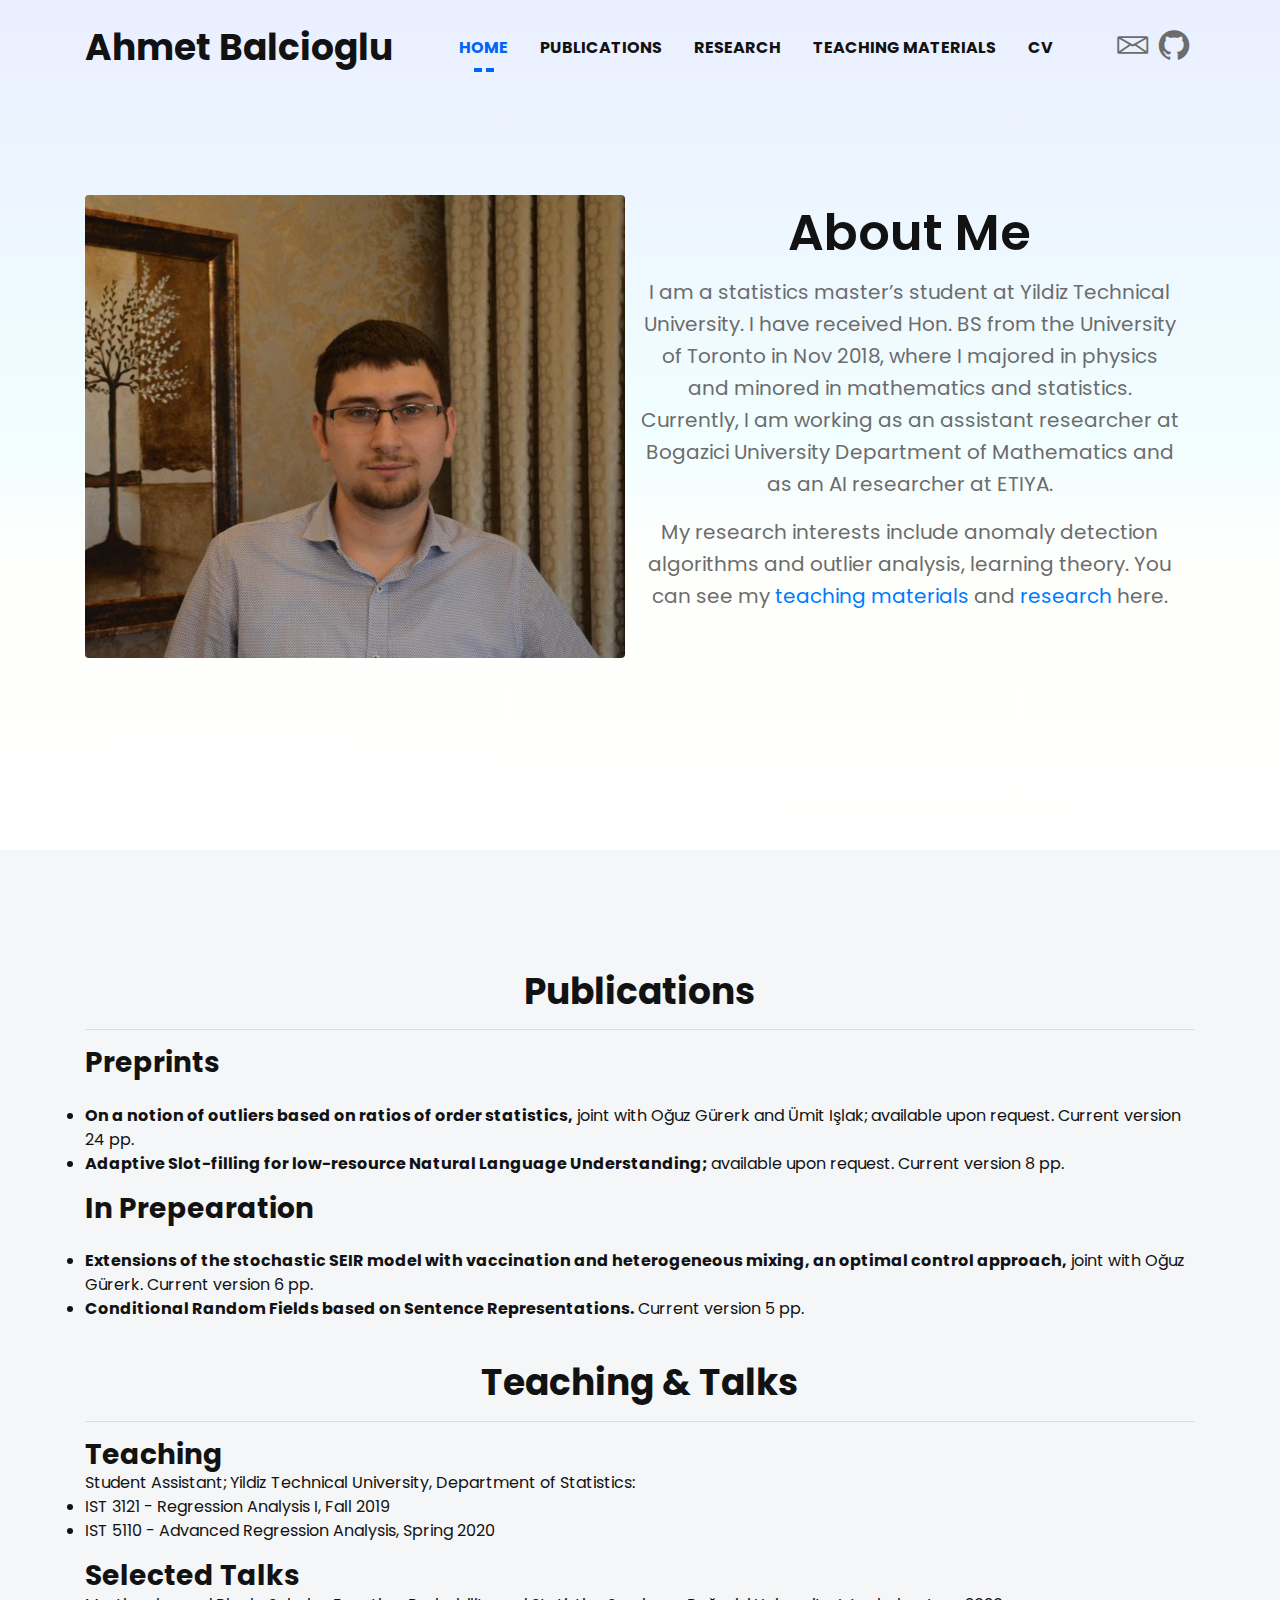
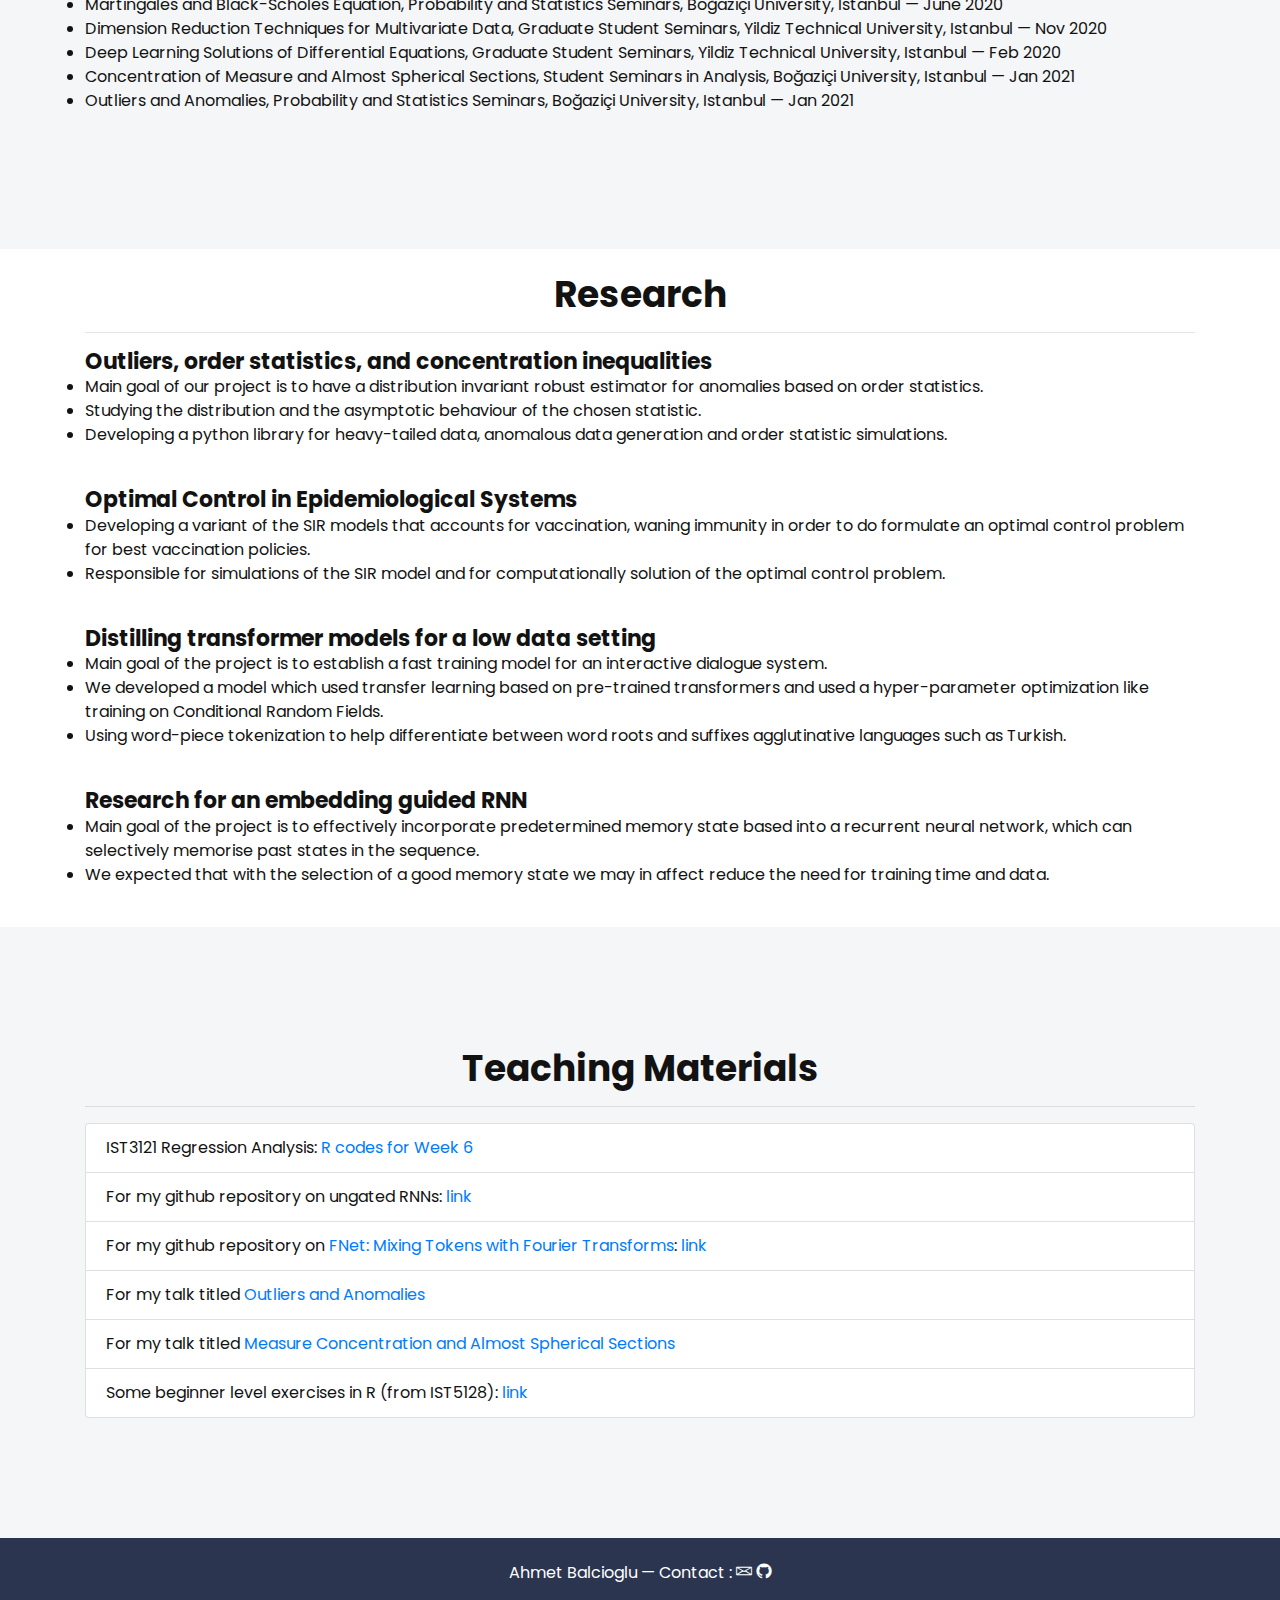
==== commit de46f4b8: "cv changes" ====
--- a/index.html
+++ b/index.html
@@ -168,10 +168,10 @@
                             <div class="section-title pb-10">
                                 <h4 class="title">About Me</h4>
                                 <p class="text">
-                                    I am a statistics master’s student at Yildiz Technical Univeristy.
+                                    I am a statistics master’s student at Yildiz Technical University.
                                     I have received Hon. BS from the University of Toronto in Nov 2018,
                                     where I majored in physics and minored in mathematics and statistics.
-                                    Currently working as an assistant researcher at Bogazici Univeristy department of
+                                    Currently, I am working as an assistant researcher at Bogazici University Department of
                                     Mathematics and as an AI researcher at ETIYA.</p>
                                     <p class="text"> My research interests include 
                                         anomaly detection algorithms and outlier analysis,
@@ -210,15 +210,15 @@
             <br/>
                 <dl >
                     <li><b>On a notion of outliers based on ratios of order statistics,</b>
-                        joint with Oğuz Gürerk and Ümit Işlak; available upon request.</li>
-                    <li><b>Adaptive Slot-filling for low-resource Natural Language Understanding;</b> available upon request</li>
+                        joint with Oğuz Gürerk and Ümit Işlak; available upon request. Current version 24 pp.</li>
+                    <li><b>Adaptive Slot-filling for low-resource Natural Language Understanding;</b> available upon request. Current version 8 pp. </li>
                 </dl>
             <h3 id="in-preparation">In Prepearation</h3>
             <br/>
                 <dl>
                     <li><b>Extensions of the stochastic SEIR model with vaccination and heterogeneous mixing,
-                        an optimal control approach,</b> joint with Oğuz Gürerk</li>
-                    <li><b>Conditional Random Fields based on Sentence Representations</b></li>
+                        an optimal control approach,</b> joint with Oğuz Gürerk. Current version 6 pp.</li>
+                    <li><b>Conditional Random Fields based on Sentence Representations.</b> Current version 5 pp.</li>
                 </dl>
             <br/>
 
@@ -235,9 +235,9 @@
             <h3 id="TA">Selected Talks</h3>
                 <dl>
                     <li> Martingales and Black-Scholes Equation, Probability and Statistics Seminars, Boğaziçi University, Istanbul — June 2020 </li>
-                    <li> Dimension Reduction Techniques for Multivariate Data, Statistics Seminars, Yildiz Technical University, Istanbul — Nov 2020</li>
-                    <li> Deep Learning Solutions of Differential Equations, Graduate Seminars, Yildiz Technical University, Istanbul — Feb 2020</li>
-                    <li> Concentration of Measure and Almost Spherical Sections, Seminars in Analysis, Boğaziçi University, Istanbul — Jan 2021</li>
+                    <li> Dimension Reduction Techniques for Multivariate Data, Graduate Student Seminars, Yildiz Technical University, Istanbul — Nov 2020</li>
+                    <li> Deep Learning Solutions of Differential Equations, Graduate Student Seminars, Yildiz Technical University, Istanbul — Feb 2020</li>
+                    <li> Concentration of Measure and Almost Spherical Sections, Student Seminars in Analysis, Boğaziçi University, Istanbul — Jan 2021</li>
                     <li> Outliers and Anomalies, Probability and Statistics Seminars, Boğaziçi University, Istanbul — Jan 2021</li>
                 </dl>
 
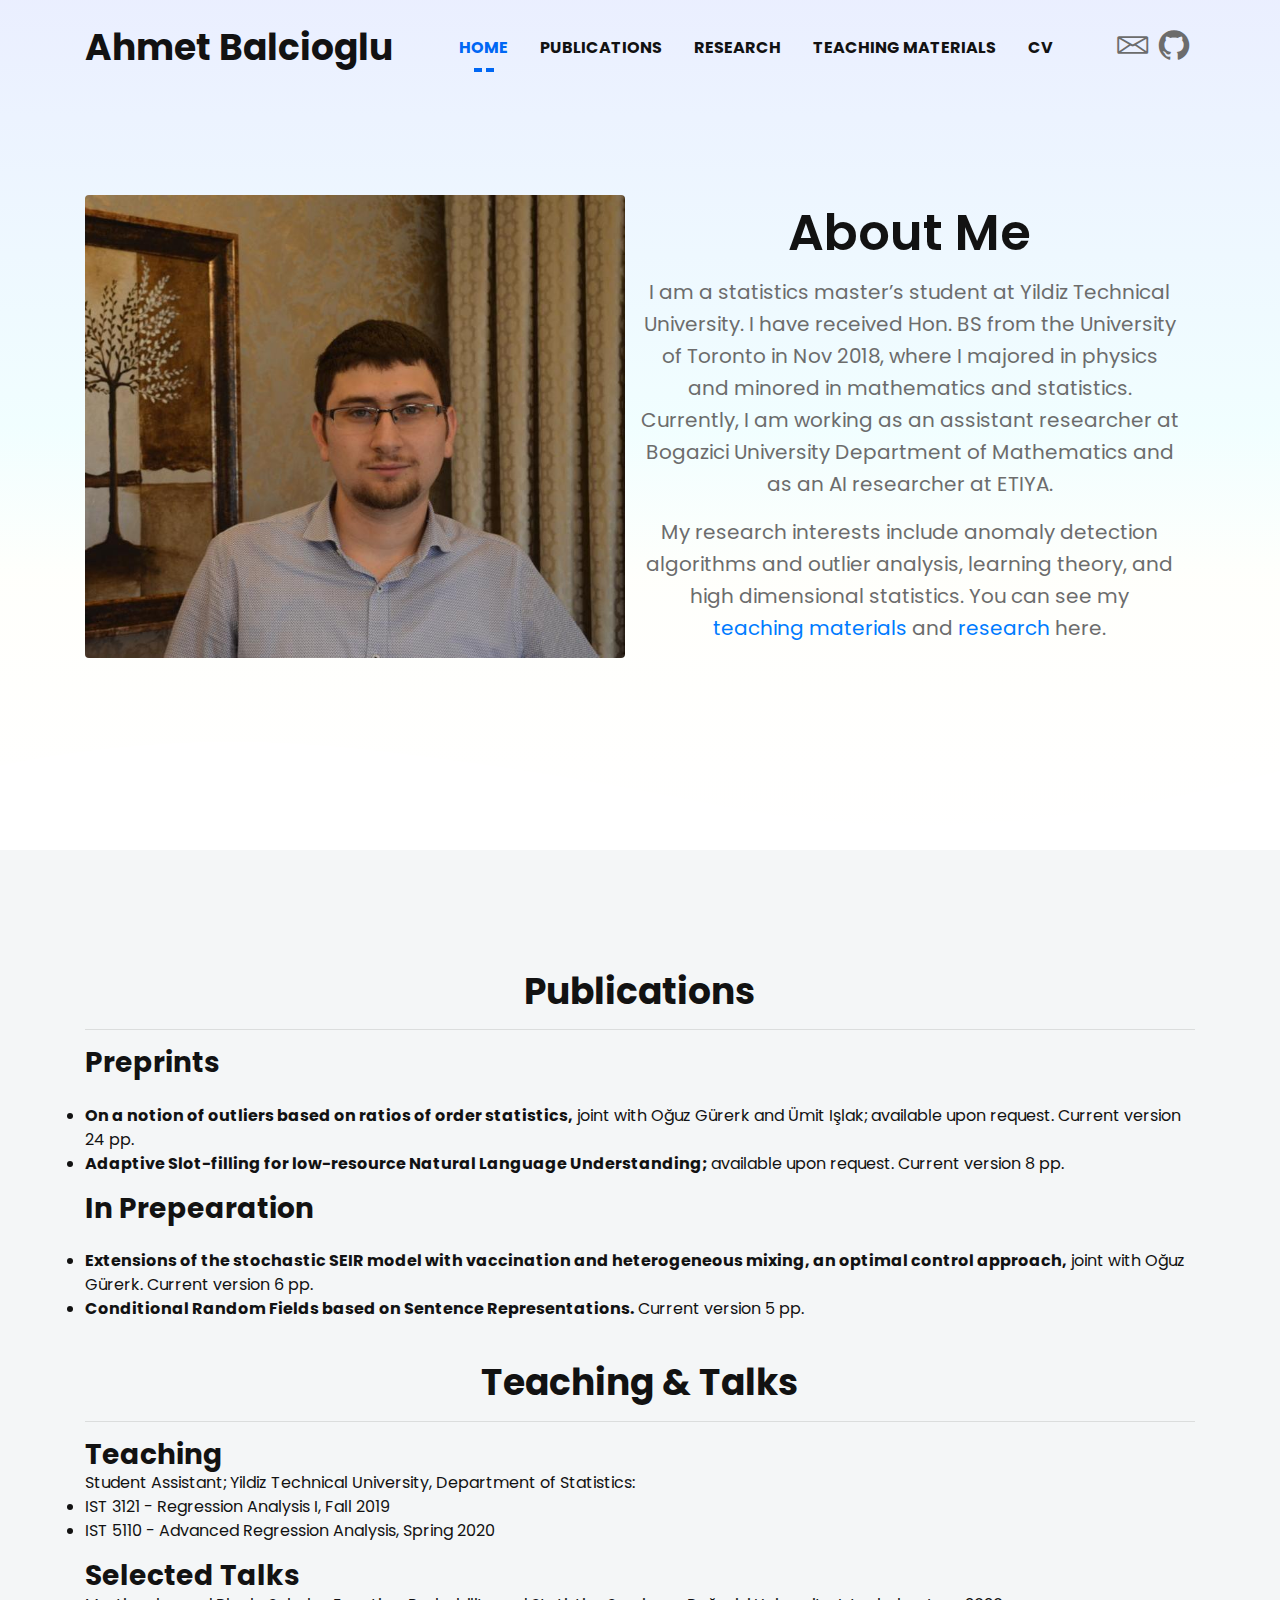
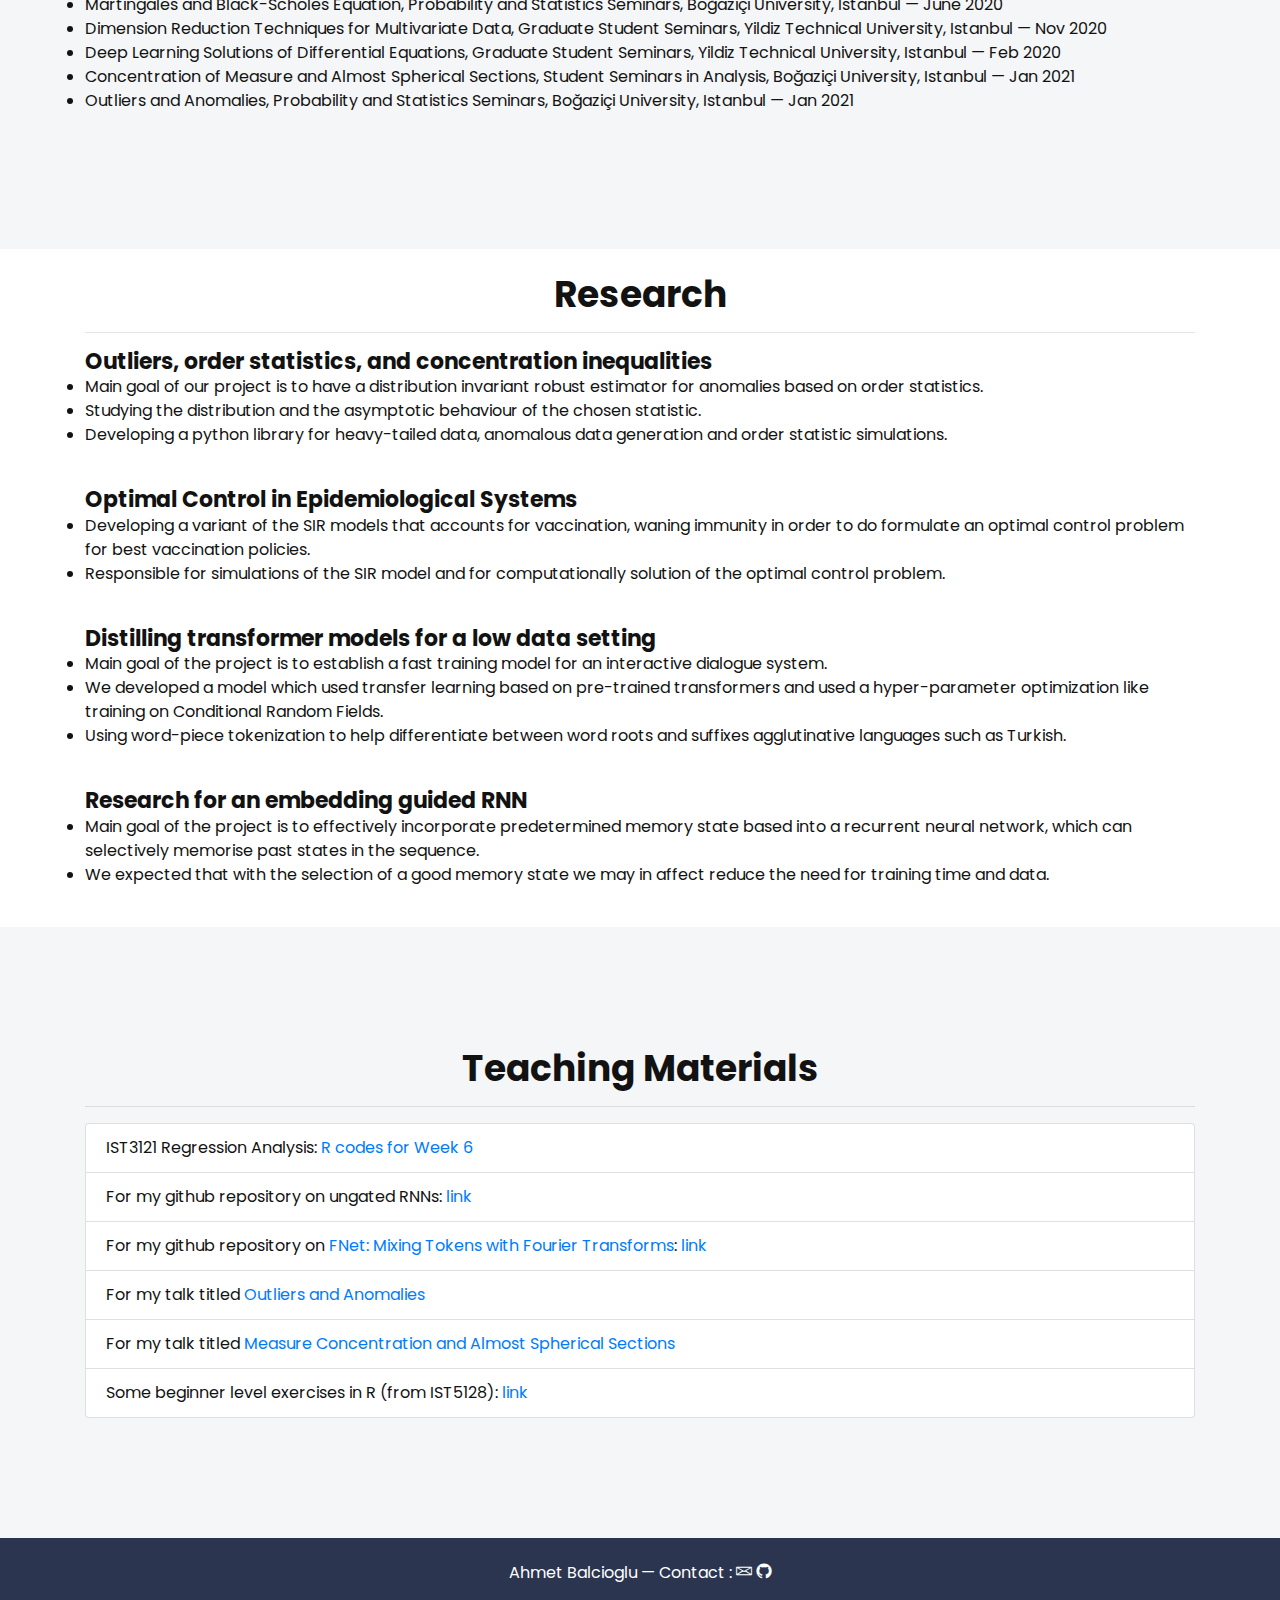
==== commit b2da3685: "small fix" ====
--- a/index.html
+++ b/index.html
@@ -175,7 +175,7 @@
                                     Mathematics and as an AI researcher at ETIYA.</p>
                                     <p class="text"> My research interests include 
                                         anomaly detection algorithms and outlier analysis,
-                                        learning theory.
+                                        learning theory, and high dimensional statistics.
                                         You can see my <a href="#teaching_mat"> teaching materials </a>
                                         and <a href="#research"> research </a> here.</p>
                             </div> 
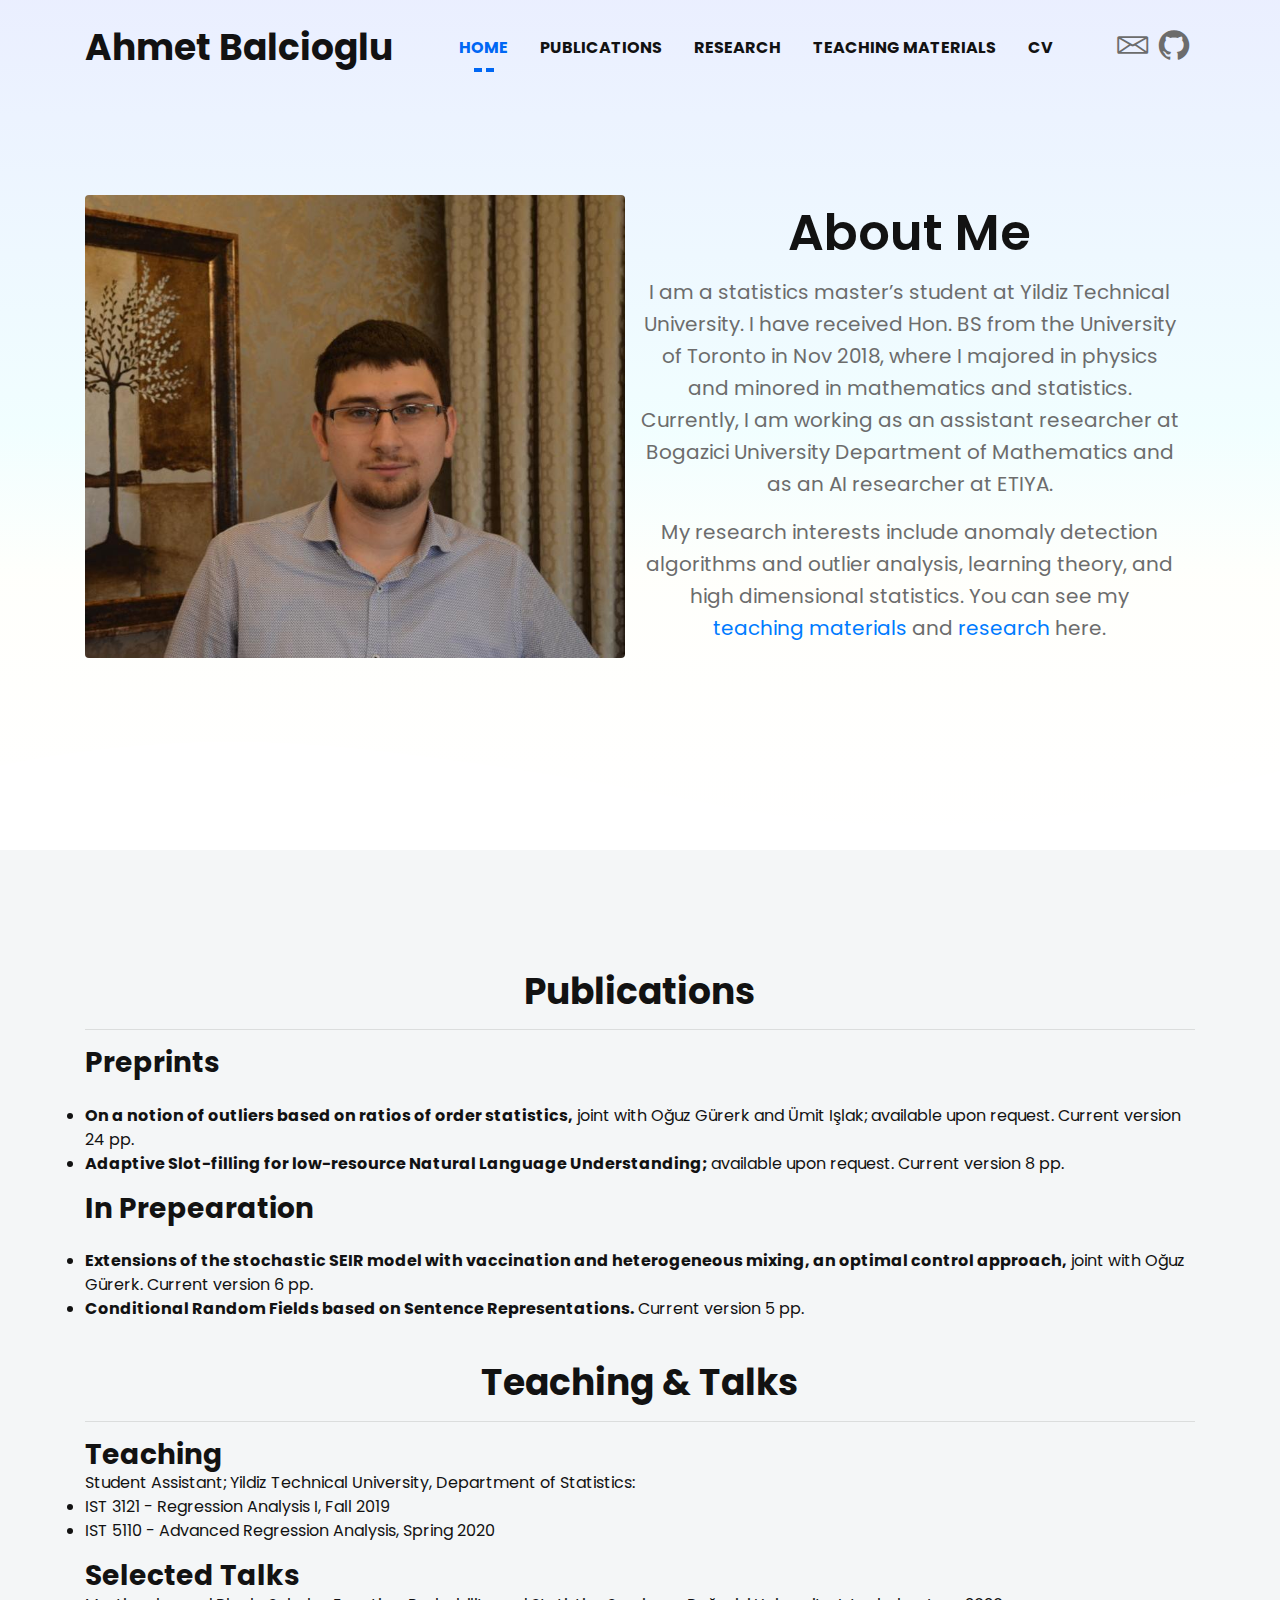
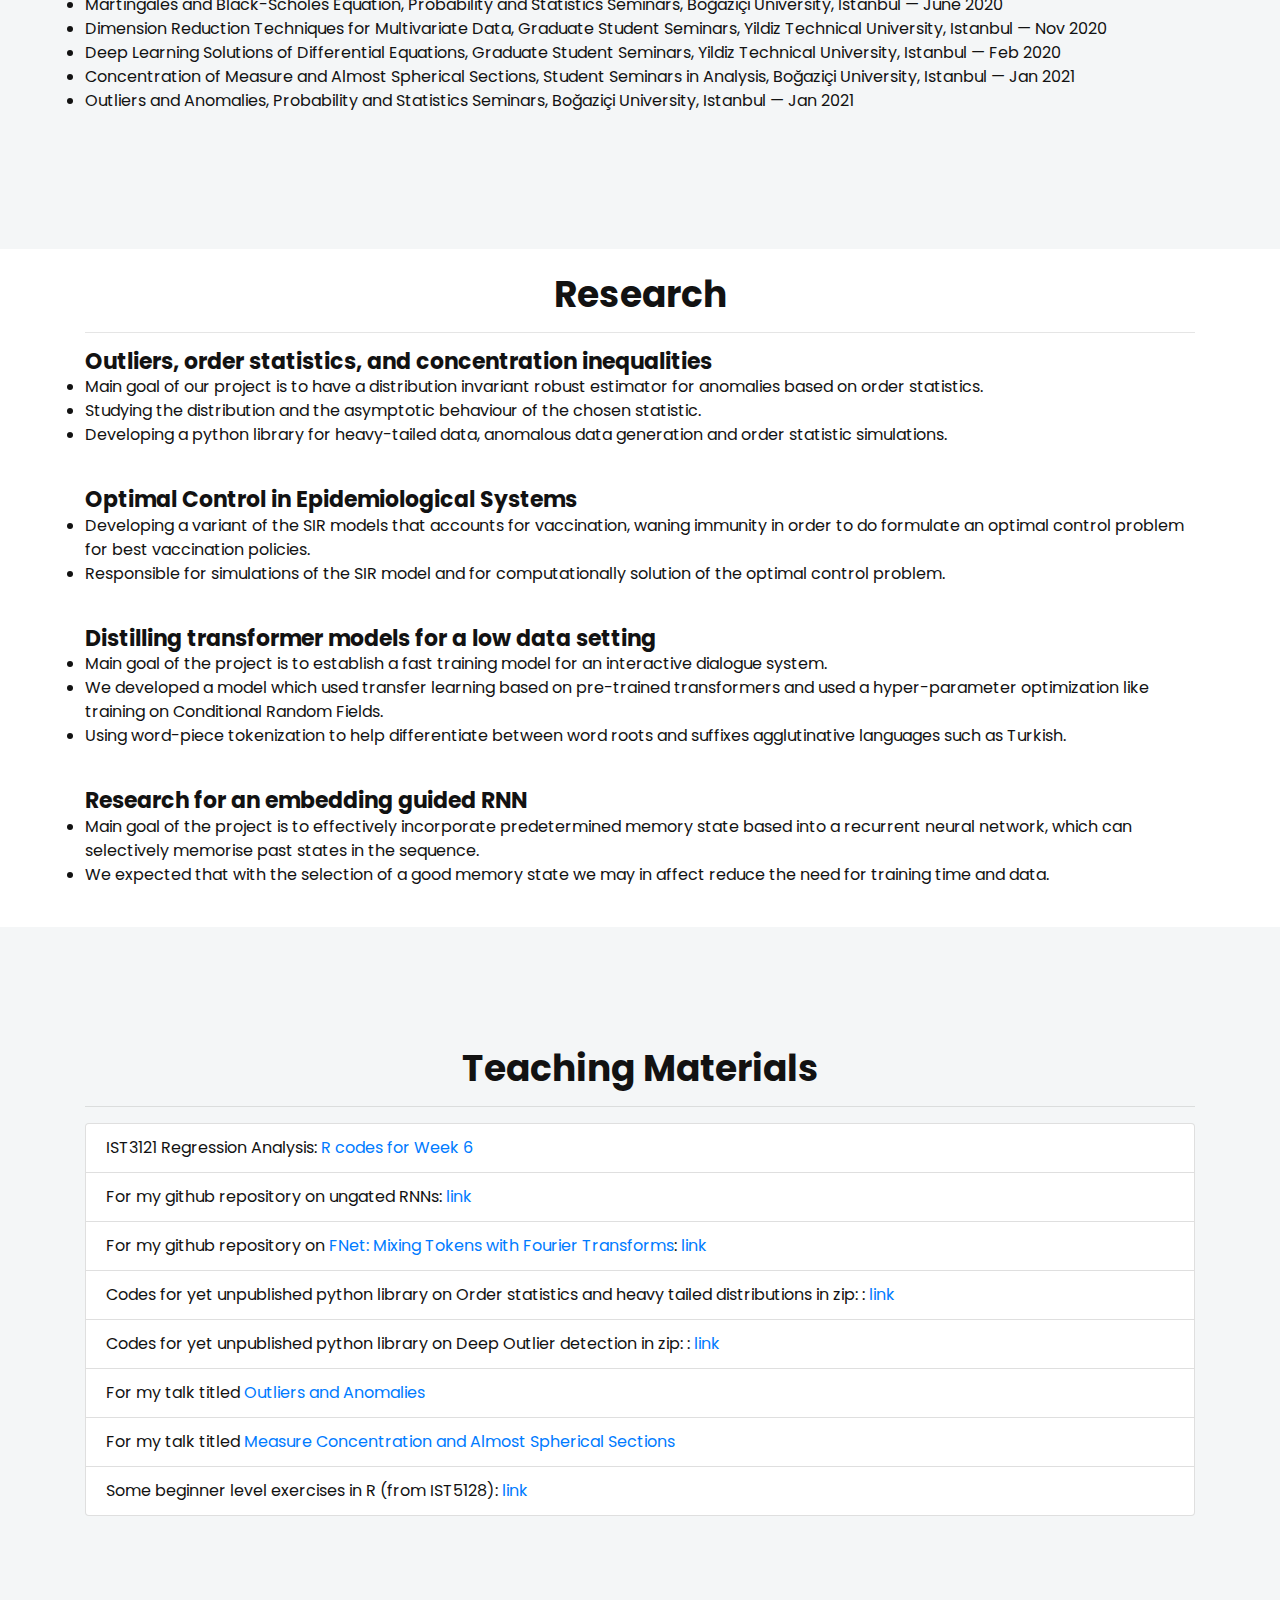
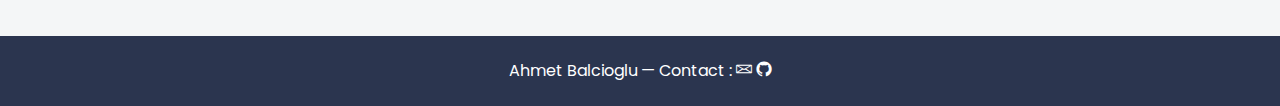
==== commit d4a78bd4: "cv and code updates" ====
--- a/index.html
+++ b/index.html
@@ -293,6 +293,12 @@
             </dl>
             <br/>
 
+
+
+
+
+
+
         </div> <!-- conteiner -->
     </section>
 
@@ -311,6 +317,8 @@
                             <li class="list-group-item"> IST3121 Regression Analysis: <a href="resources/Oct17_IST3121.R">  R codes for Week 6 </a></li>
                             <li class="list-group-item"> For my github repository on ungated RNNs: <a href="https://github.com/Selozhd/UngatedRNN"> link</a></li>
                             <li class="list-group-item"> For my github repository on <a href="https://arxiv.org/pdf/2105.03824.pdf"> FNet: Mixing Tokens with Fourier Transforms</a>: <a href="https://github.com/Selozhd/FNet-tensorflow"> link</a></li>
+                            <li class="list-group-item"> Codes for yet unpublished python library on Order statistics and heavy tailed distributions in zip: </a>: <a href="resources/order_statistics.zip"> link</a></li> 
+                            <li class="list-group-item"> Codes for yet unpublished python library on Deep Outlier detection in zip: </a>: <a href="resources/autoencoder.zip"> link</a></li> 
                             <li class="list-group-item"> For my talk titled <a href="resources/anomaly_and_outlier.pdf">Outliers and  Anomalies</a></li>
                             <li class="list-group-item"> For my talk titled <a href="resources/MeasureConcentration.pdf">Measure Concentration and Almost Spherical Sections</a></li>
                             <li class="list-group-item"> Some beginner level exercises in R (from IST5128):
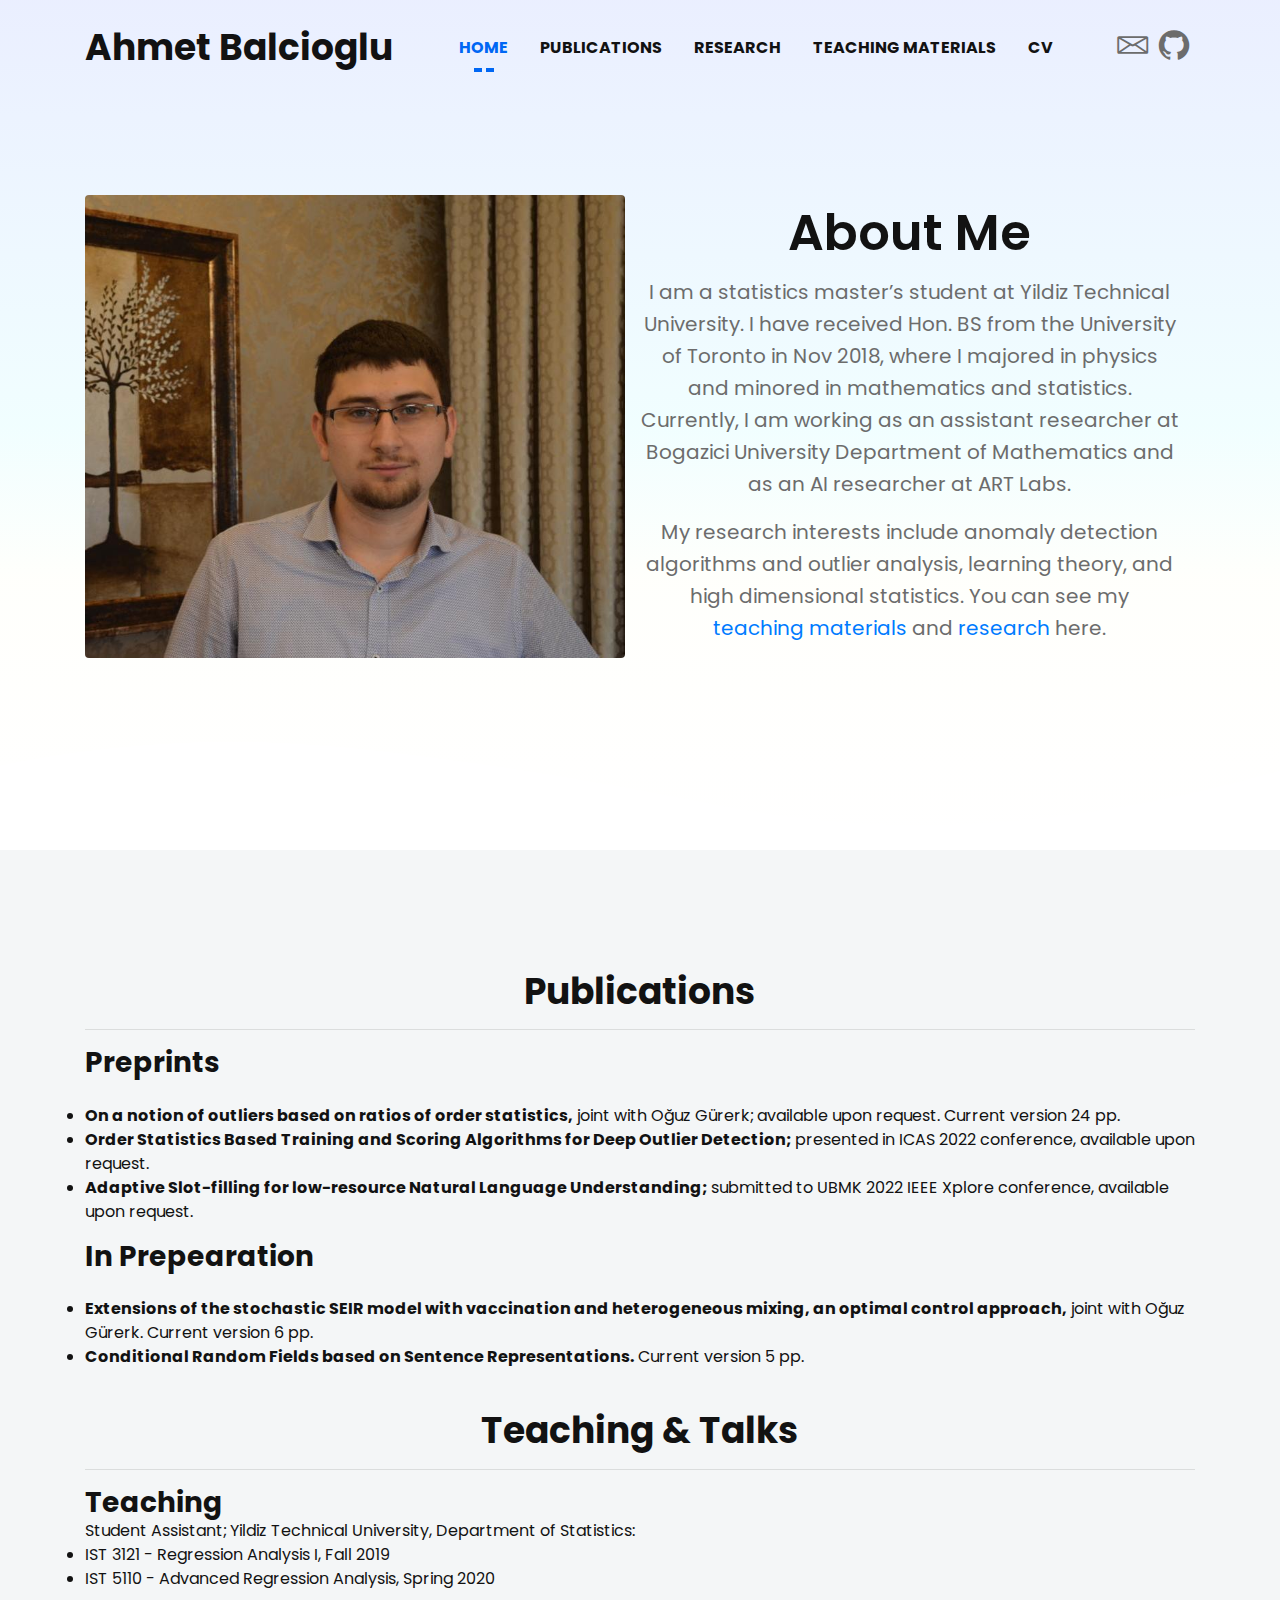
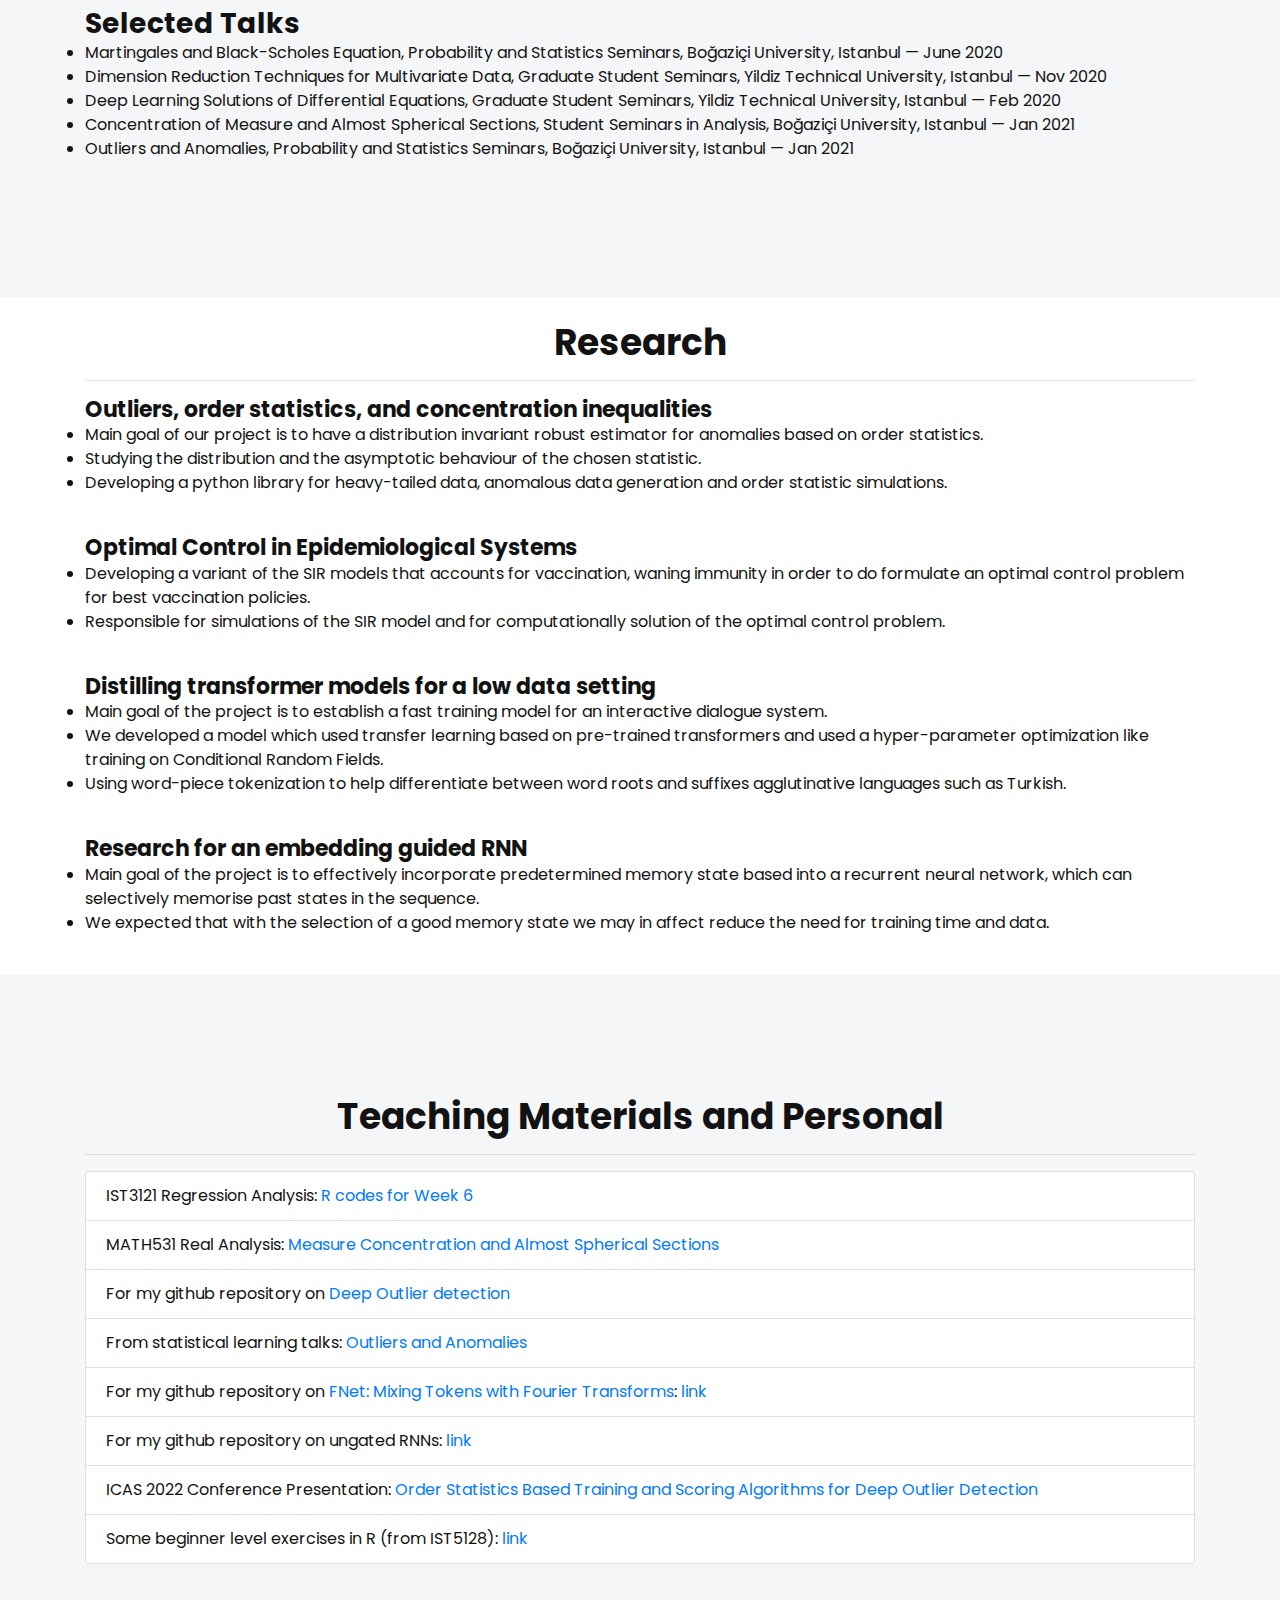
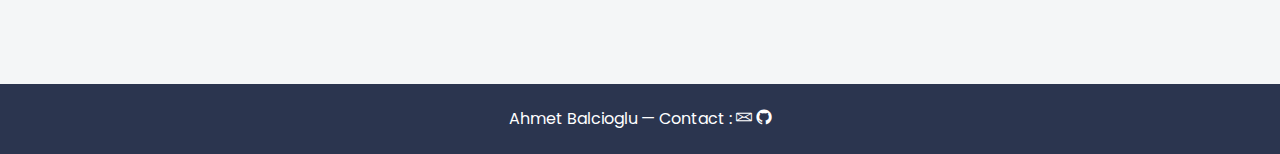
==== commit 196754bf: "CV update" ====
--- a/index.html
+++ b/index.html
@@ -172,7 +172,7 @@
                                     I have received Hon. BS from the University of Toronto in Nov 2018,
                                     where I majored in physics and minored in mathematics and statistics.
                                     Currently, I am working as an assistant researcher at Bogazici University Department of
-                                    Mathematics and as an AI researcher at ETIYA.</p>
+                                    Mathematics and as an AI researcher at ART Labs.</p>
                                     <p class="text"> My research interests include 
                                         anomaly detection algorithms and outlier analysis,
                                         learning theory, and high dimensional statistics.
@@ -209,9 +209,9 @@
             <h3 id="preprints">Preprints</h3>
             <br/>
                 <dl >
-                    <li><b>On a notion of outliers based on ratios of order statistics,</b>
-                        joint with Oğuz Gürerk and Ümit Işlak; available upon request. Current version 24 pp.</li>
-                    <li><b>Adaptive Slot-filling for low-resource Natural Language Understanding;</b> available upon request. Current version 8 pp. </li>
+                    <li><b>On a notion of outliers based on ratios of order statistics,</b> joint with Oğuz Gürerk; available upon request. Current version 24 pp.</li>
+                    <li><b>Order Statistics Based Training and Scoring Algorithms for Deep Outlier Detection;</b> presented in ICAS 2022 conference, available upon request. </li>
+                    <li><b>Adaptive Slot-filling for low-resource Natural Language Understanding;</b> submitted to UBMK 2022 IEEE Xplore conference, available upon request. </li>
                 </dl>
             <h3 id="in-preparation">In Prepearation</h3>
             <br/>
@@ -311,16 +311,16 @@
 
     <section id="teaching_mat" class="urunler-area">
         <div class="container">
-            <h2 class="title text-center"> Teaching Materials </h2>
+            <h2 class="title text-center"> Teaching Materials and Personal </h2>
                             <hr/> 
                         <ul class="list-group"> 
                             <li class="list-group-item"> IST3121 Regression Analysis: <a href="resources/Oct17_IST3121.R">  R codes for Week 6 </a></li>
+                            <li class="list-group-item"> MATH531 Real Analysis: <a href="resources/MeasureConcentration.pdf"> Measure Concentration and Almost Spherical Sections</a></li>
+                            <li class="list-group-item"> For my github repository on <a href="https://github.com/Selozhd/meta-outliers"> Deep Outlier detection </a> </li> 
+                            <li class="list-group-item"> From statistical learning talks: <a href="resources/anomaly_and_outlier.pdf"> Outliers and Anomalies</a></li>
+                            <li class="list-group-item"> For my github repository on <a href="https://arxiv.org/pdf/2105.03824.pdf"> FNet: Mixing Tokens with Fourier Transforms</a>: <a href="https://github.com/Selozhd/FNet-tensorflow"> link</a></li>
                             <li class="list-group-item"> For my github repository on ungated RNNs: <a href="https://github.com/Selozhd/UngatedRNN"> link</a></li>
-                            <li class="list-group-item"> For my github repository on <a href="https://arxiv.org/pdf/2105.03824.pdf"> FNet: Mixing Tokens with Fourier Transforms</a>: <a href="https://github.com/Selozhd/FNet-tensorflow"> link</a></li>
-                            <li class="list-group-item"> Codes for yet unpublished python library on Order statistics and heavy tailed distributions in zip: </a>: <a href="resources/order_statistics.zip"> link</a></li> 
-                            <li class="list-group-item"> Codes for yet unpublished python library on Deep Outlier detection in zip: </a>: <a href="resources/autoencoder.zip"> link</a></li> 
-                            <li class="list-group-item"> For my talk titled <a href="resources/anomaly_and_outlier.pdf">Outliers and  Anomalies</a></li>
-                            <li class="list-group-item"> For my talk titled <a href="resources/MeasureConcentration.pdf">Measure Concentration and Almost Spherical Sections</a></li>
+                            <li class="list-group-item"> ICAS 2022 Conference Presentation: <a href="resources/icas_2022.pdf"> Order Statistics Based Training and Scoring Algorithms for Deep Outlier Detection </a></li>
                             <li class="list-group-item"> Some beginner level exercises in R (from IST5128):
                                  <a href="resources/R_IST5128.zip">link</a></li>
                         </ul>
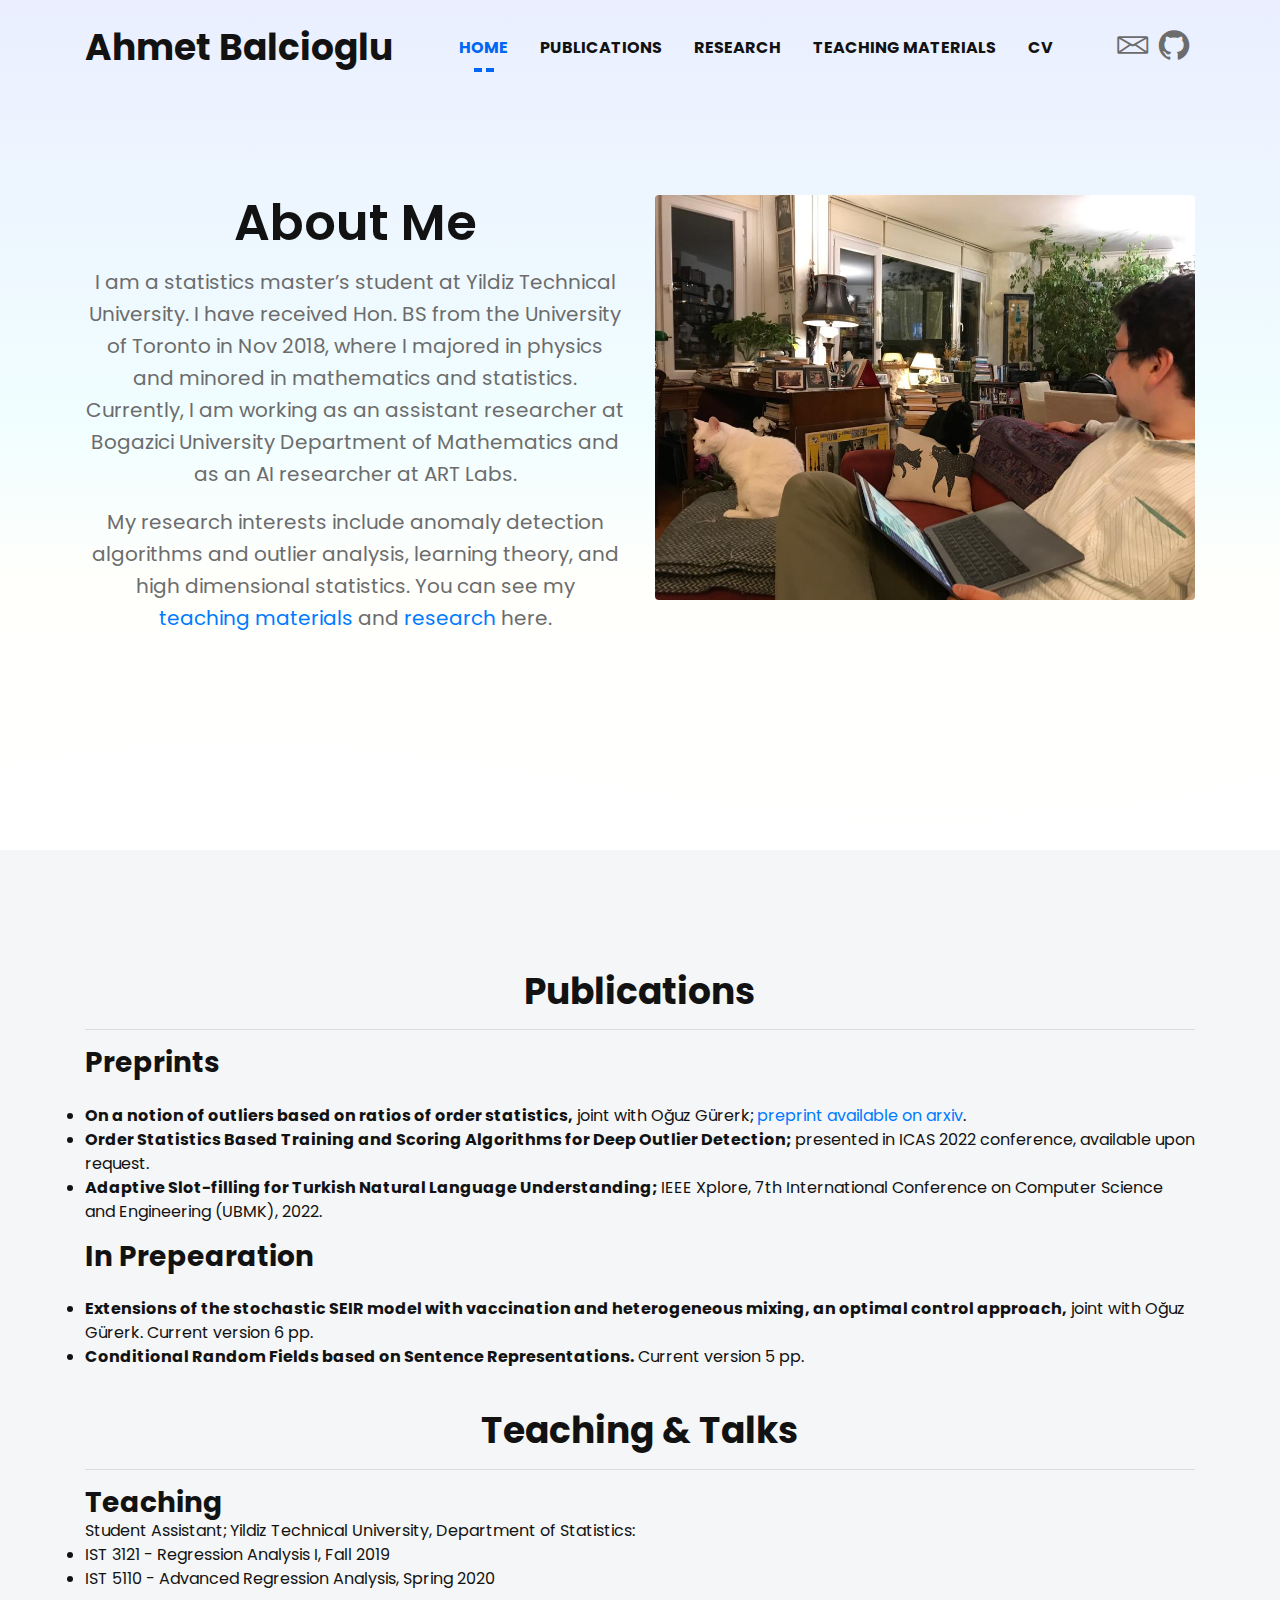
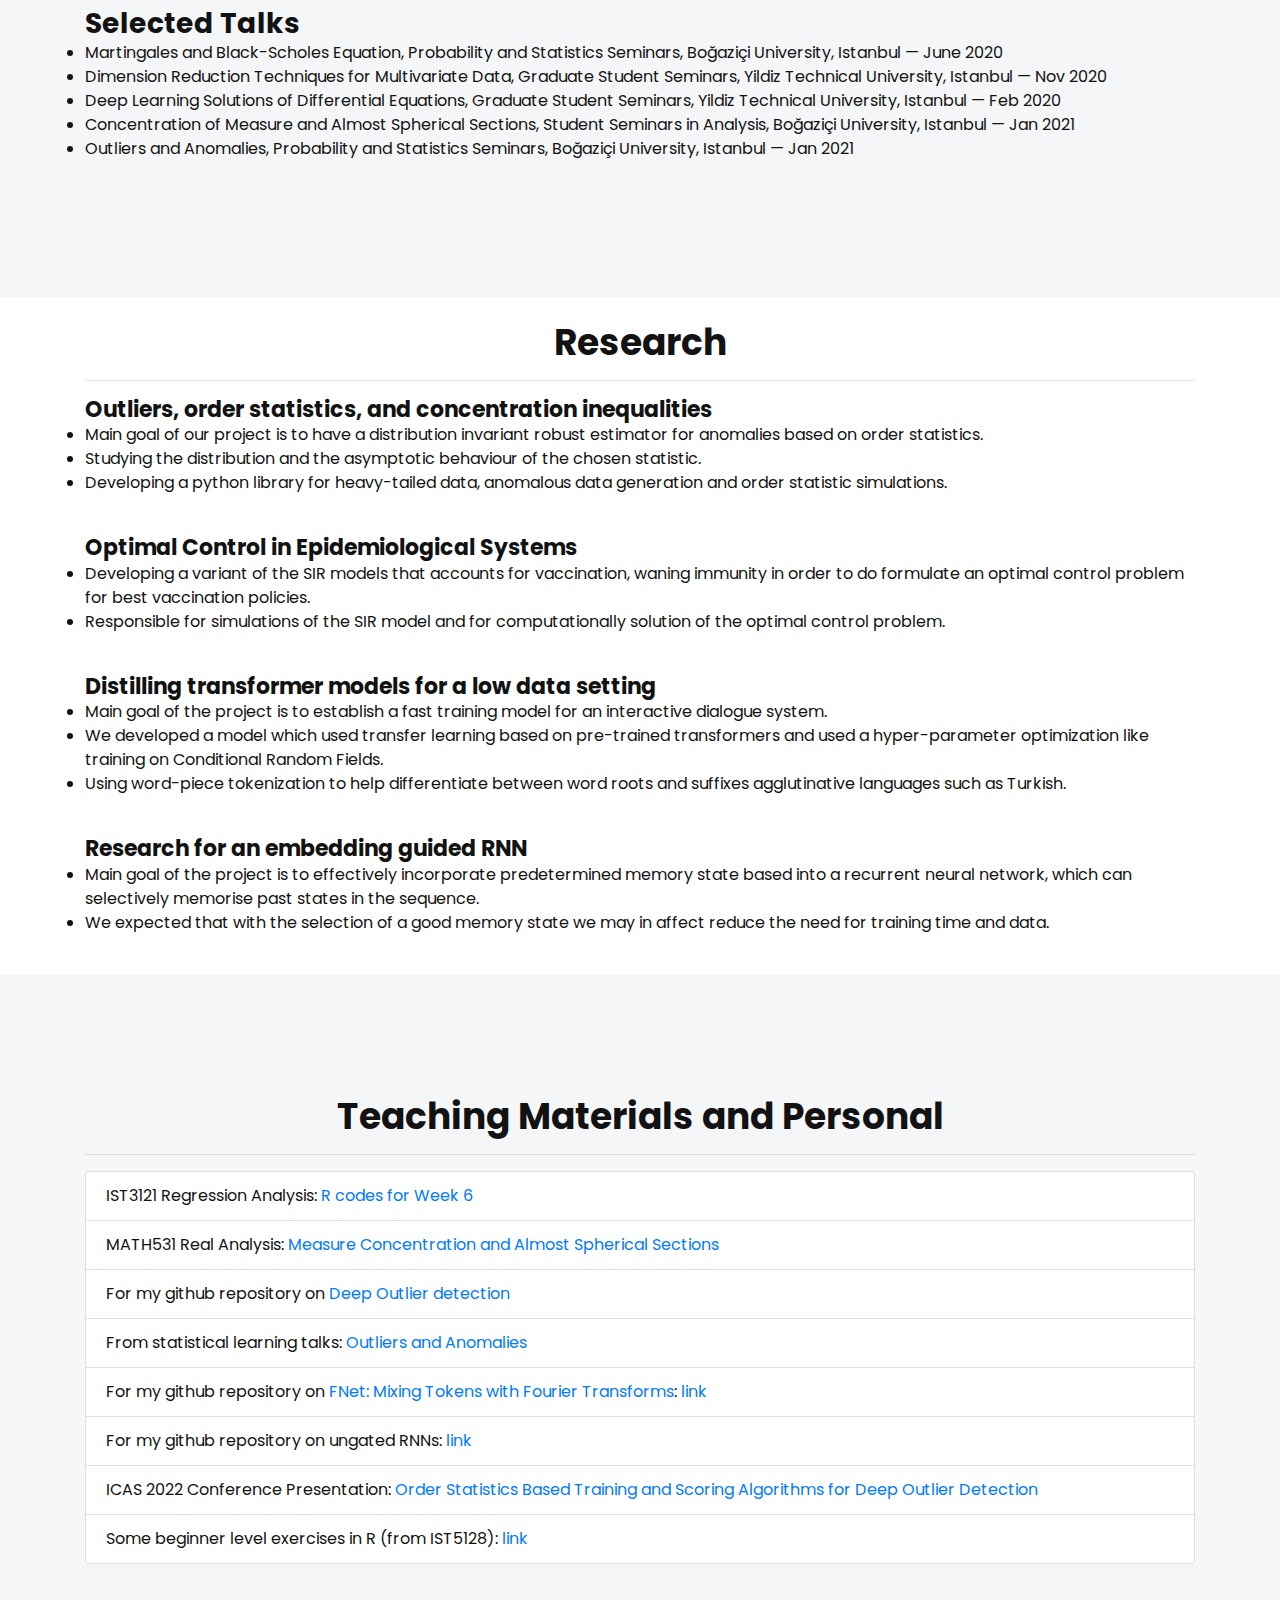
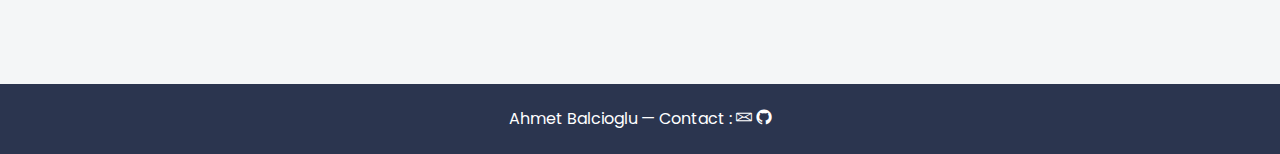
==== commit f1d4d898: "photo and cv update" ====
--- a/index.html
+++ b/index.html
@@ -157,12 +157,6 @@
             <div class="container">
                 <div class="row">
                     <div class="header-content text-center">
-
-                        <div class="col-lg-6">
-                            <div class="section-title pb-10">
-                                <img src="resources/myphoto.jpeg" class="rounded float-left" >
-                            </div> 
-                        </div> <!-- section title -->
 
                         <div class="col-lg-6" style="float:left !important" >
                             <div class="section-title pb-10">
@@ -179,6 +173,13 @@
                                         You can see my <a href="#teaching_mat"> teaching materials </a>
                                         and <a href="#research"> research </a> here.</p>
                             </div> 
+                        </div> <!-- section title -->
+
+                        <div class="col-lg-6" style="float:right !important">
+
+                            <div class="section-title pb-10">
+                                <img src="resources/IMG_2075.JPG" class="rounded float-left" >
+                            </div> 
                         </div>
 
                     </div> <!-- header content -->
@@ -209,9 +210,9 @@
             <h3 id="preprints">Preprints</h3>
             <br/>
                 <dl >
-                    <li><b>On a notion of outliers based on ratios of order statistics,</b> joint with Oğuz Gürerk; available upon request. Current version 24 pp.</li>
+                    <li><b>On a notion of outliers based on ratios of order statistics,</b> joint with Oğuz Gürerk; <a href="https://arxiv.org/abs/2207.13068"> preprint available on arxiv</a>.</li>
                     <li><b>Order Statistics Based Training and Scoring Algorithms for Deep Outlier Detection;</b> presented in ICAS 2022 conference, available upon request. </li>
-                    <li><b>Adaptive Slot-filling for low-resource Natural Language Understanding;</b> submitted to UBMK 2022 IEEE Xplore conference, available upon request. </li>
+                    <li><b>Adaptive Slot-filling for Turkish Natural Language Understanding;</b> IEEE Xplore, 7th International Conference on Computer Science and Engineering (UBMK), 2022. </li>
                 </dl>
             <h3 id="in-preparation">In Prepearation</h3>
             <br/>
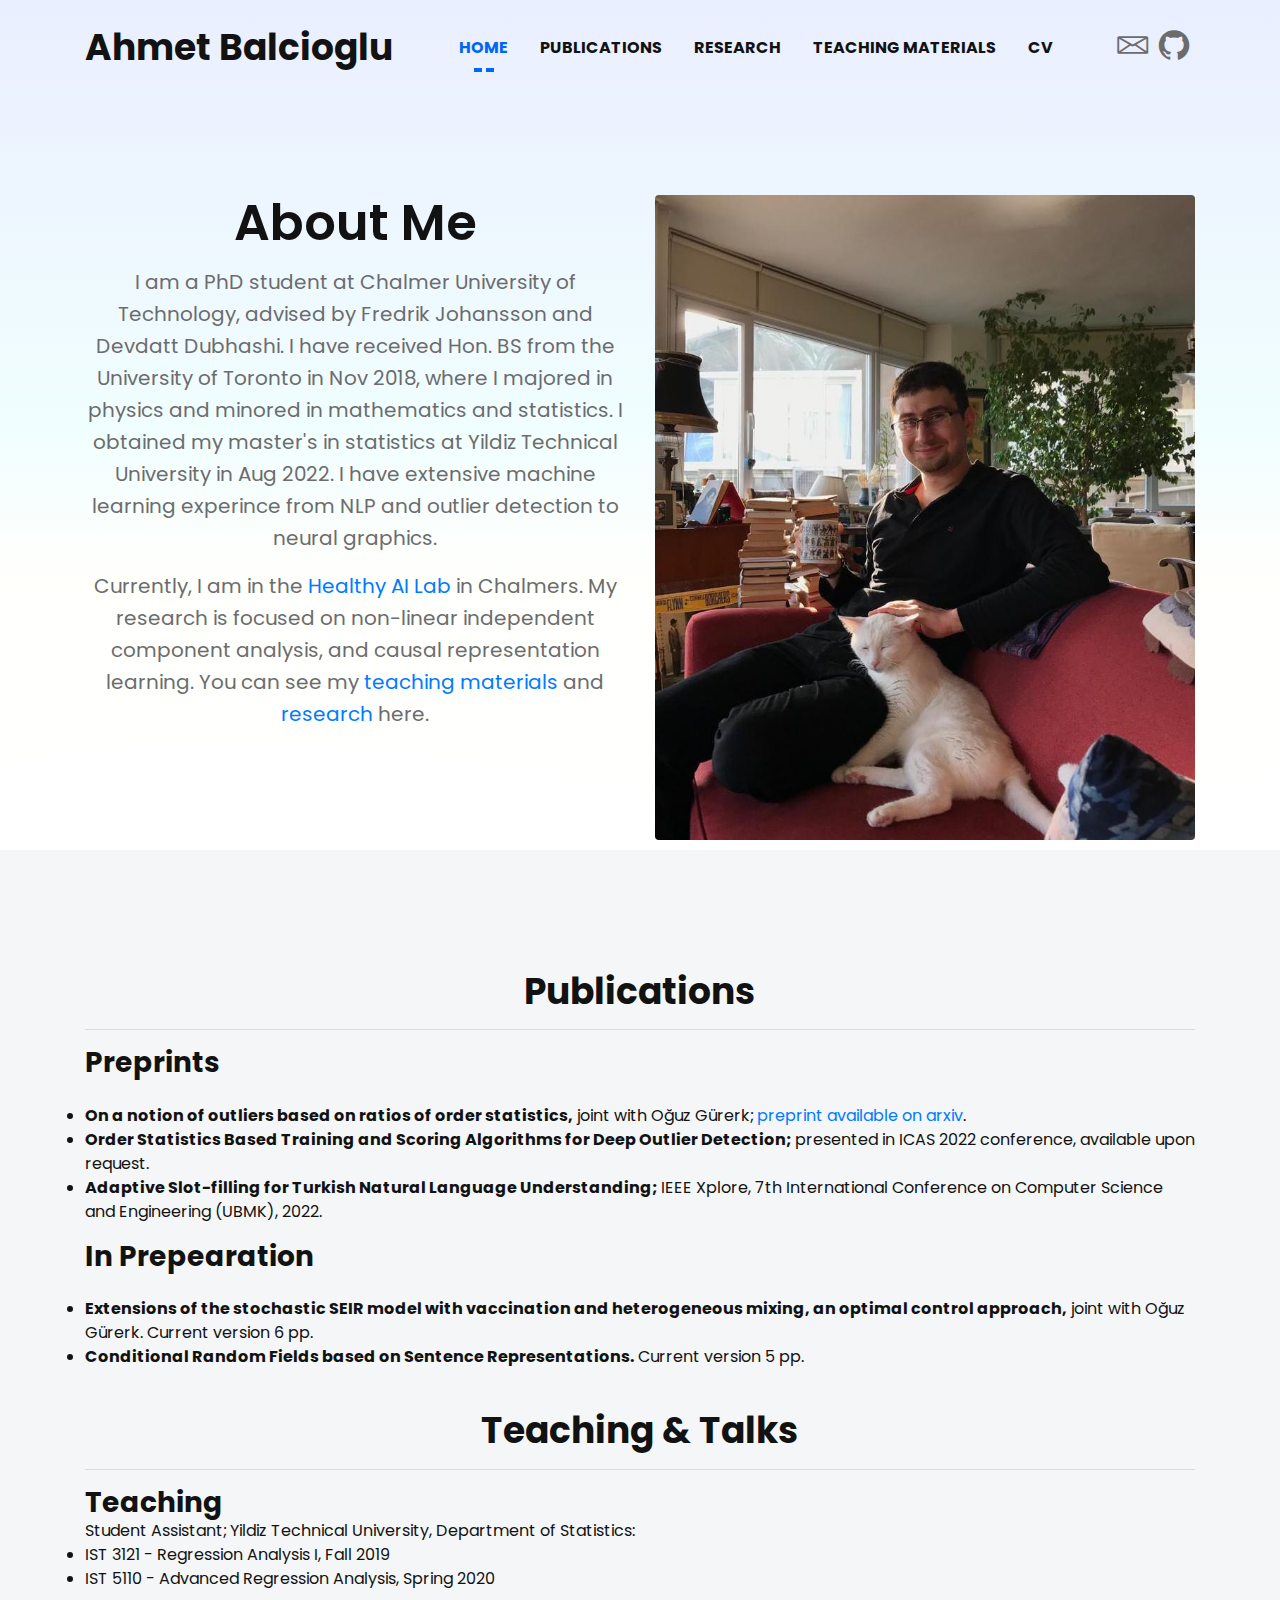
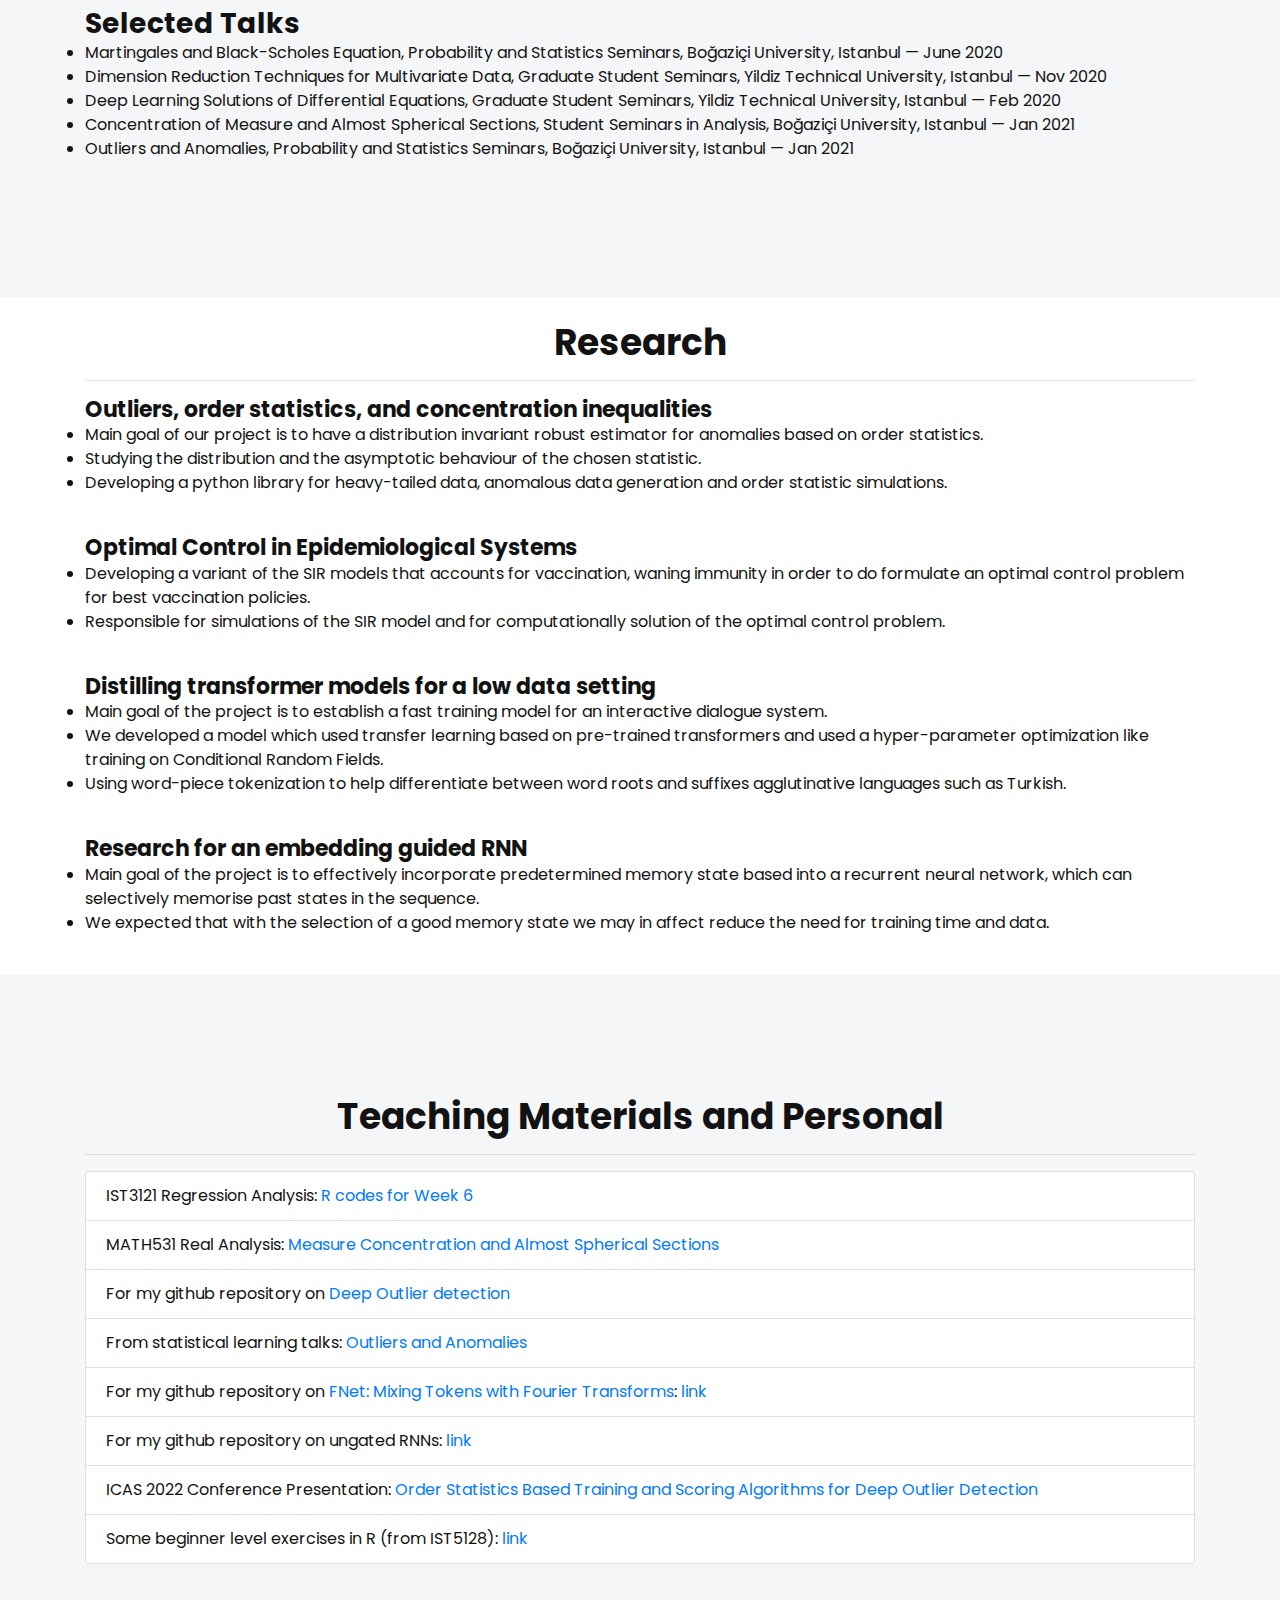
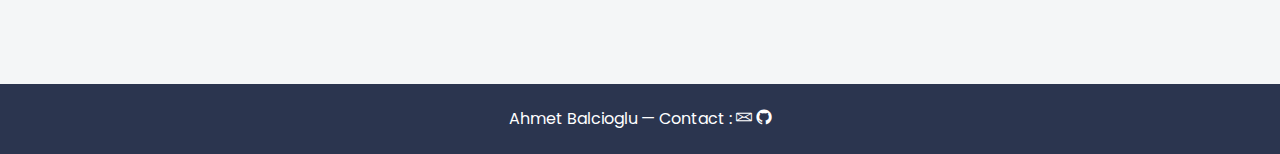
==== commit 6d5fa641: "changed about me" ====
--- a/index.html
+++ b/index.html
@@ -162,14 +162,13 @@
                             <div class="section-title pb-10">
                                 <h4 class="title">About Me</h4>
                                 <p class="text">
-                                    I am a statistics master’s student at Yildiz Technical University.
-                                    I have received Hon. BS from the University of Toronto in Nov 2018,
-                                    where I majored in physics and minored in mathematics and statistics.
-                                    Currently, I am working as an assistant researcher at Bogazici University Department of
-                                    Mathematics and as an AI researcher at ART Labs.</p>
-                                    <p class="text"> My research interests include 
-                                        anomaly detection algorithms and outlier analysis,
-                                        learning theory, and high dimensional statistics.
+                                    I am a PhD student at Chalmer University of Technology, advised by Fredrik Johansson and Devdatt Dubhashi.
+				    I have received Hon. BS from the University of Toronto in Nov 2018, 
+				    where I majored in physics and minored in mathematics and statistics. I obtained my 
+				    master's in statistics at Yildiz Technical University in Aug 2022.
+				    I have extensive machine learning experince from NLP and outlier detection to neural graphics.</p>
+                                    <p class="text"> Currently, I am in the <a href="https://www.healthyai.se"> Healthy AI Lab </a> in Chalmers.
+				    My research is focused on non-linear independent component analysis, and causal representation learning.
                                         You can see my <a href="#teaching_mat"> teaching materials </a>
                                         and <a href="#research"> research </a> here.</p>
                             </div> 
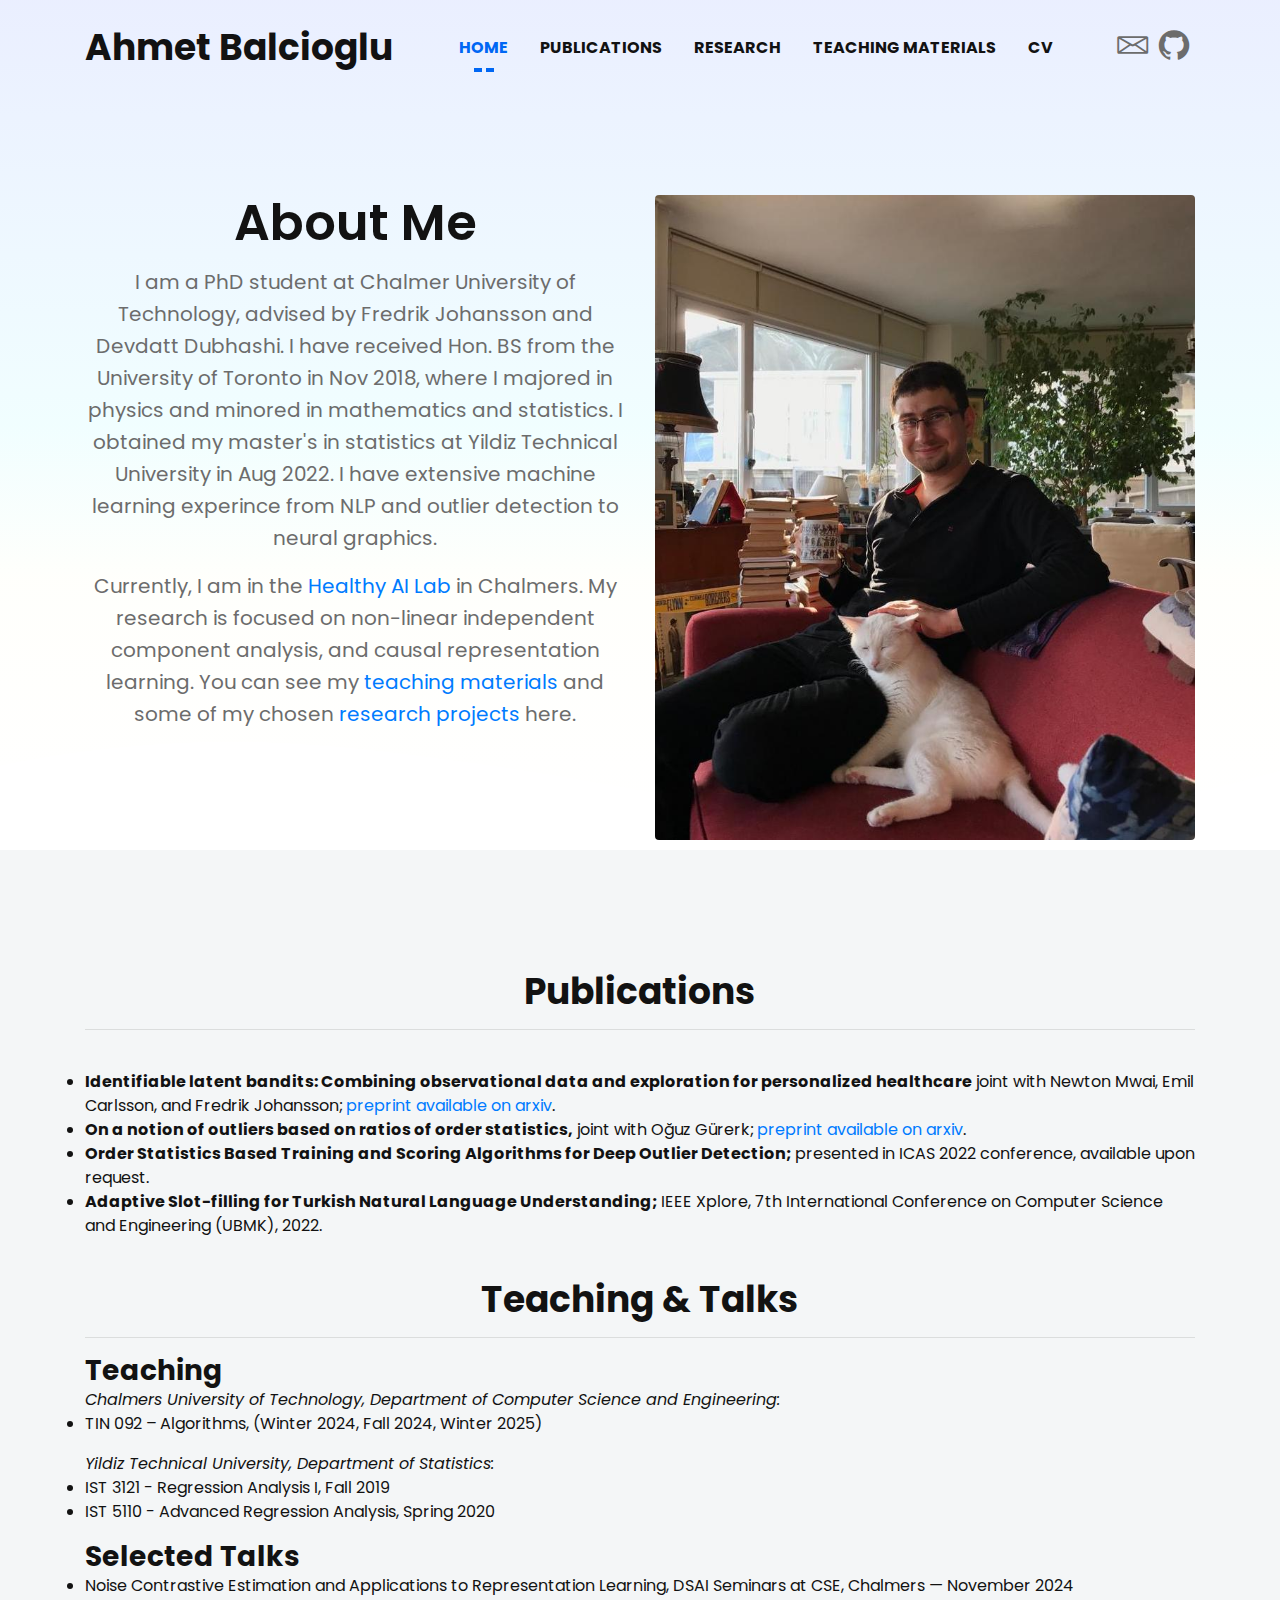
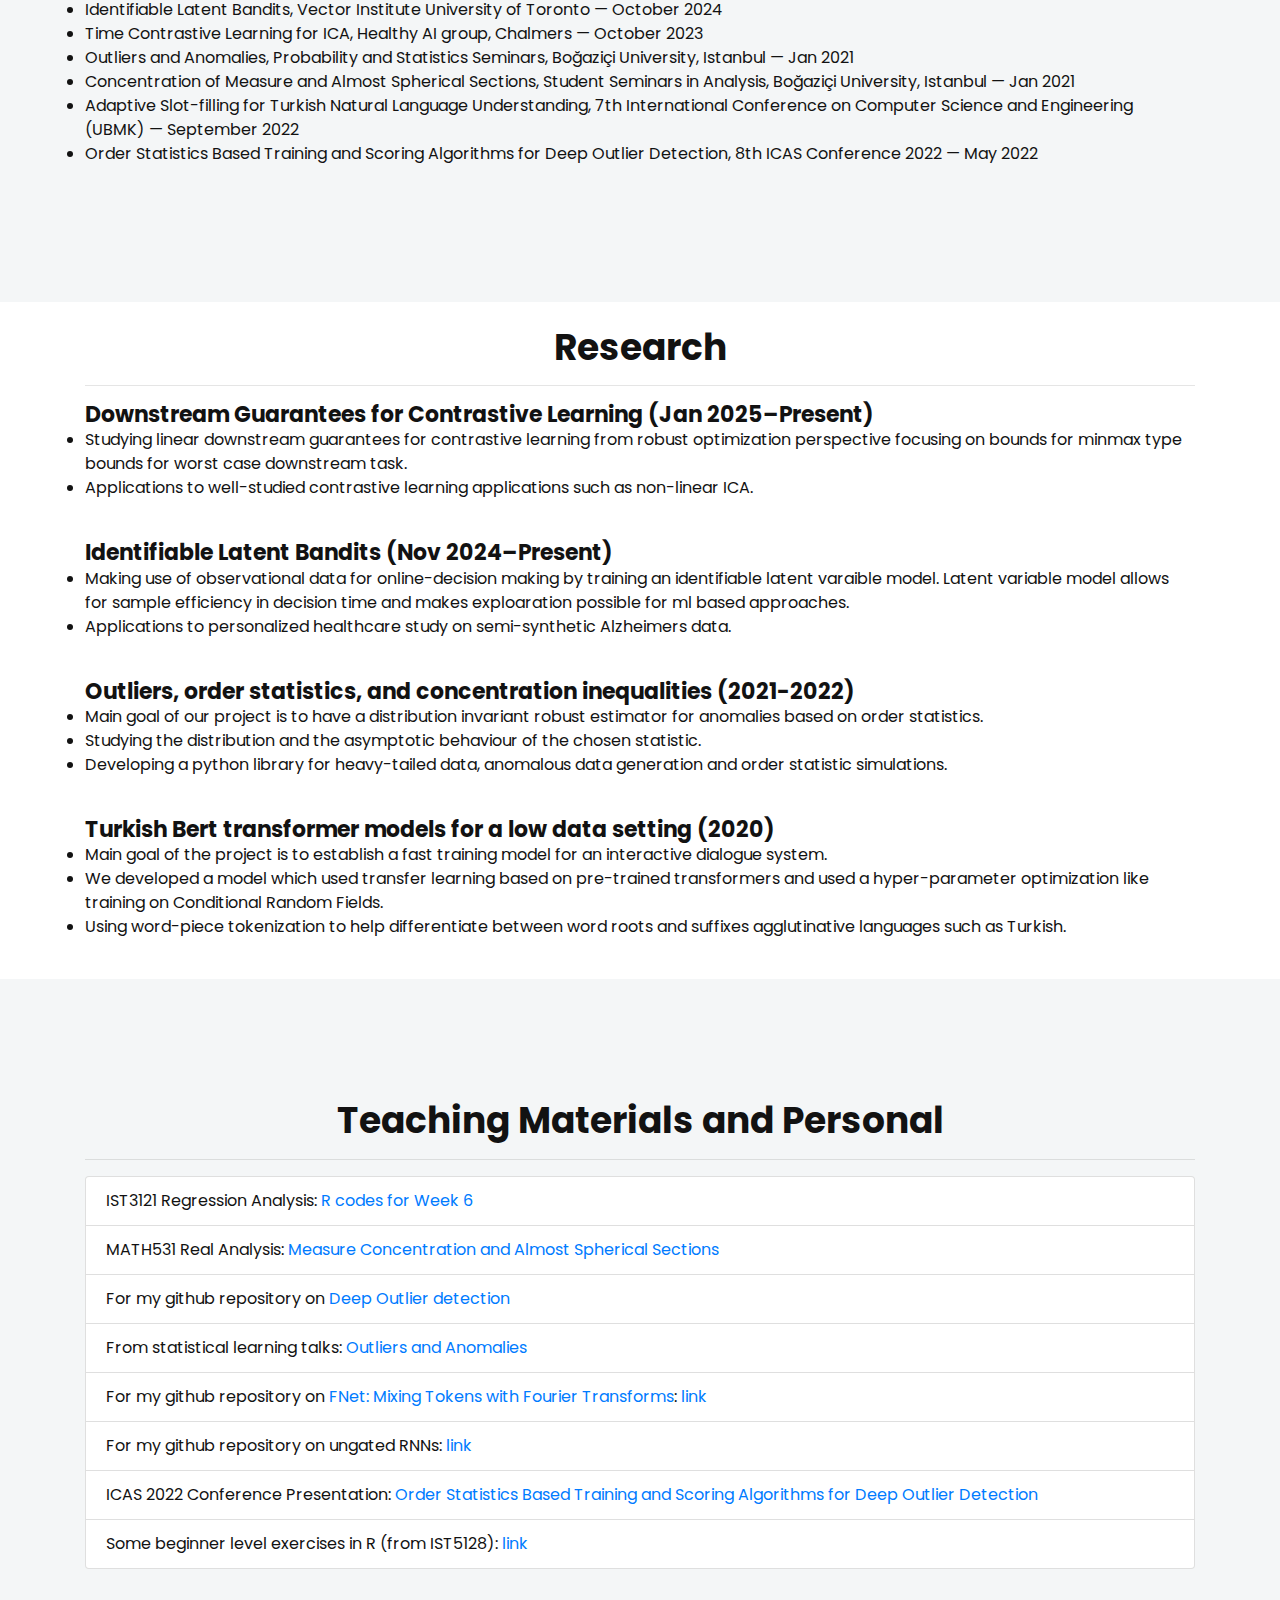
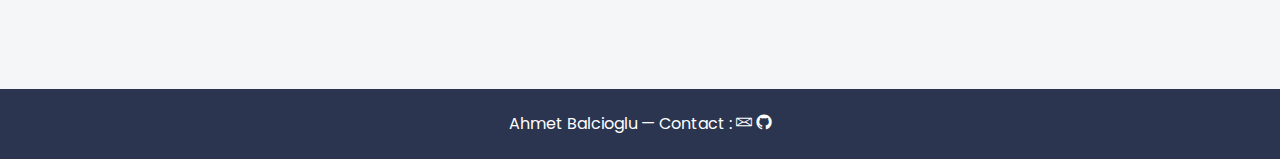
==== commit b9e73a24: "phd update" ====
--- a/index.html
+++ b/index.html
@@ -170,7 +170,7 @@
                                     <p class="text"> Currently, I am in the <a href="https://www.healthyai.se"> Healthy AI Lab </a> in Chalmers.
 				    My research is focused on non-linear independent component analysis, and causal representation learning.
                                         You can see my <a href="#teaching_mat"> teaching materials </a>
-                                        and <a href="#research"> research </a> here.</p>
+                                        and some of my chosen <a href="#research"> research projects </a> here.</p>
                             </div> 
                         </div> <!-- section title -->
 
@@ -205,40 +205,39 @@
         <div class="container">
             <h2 id="preprints" class="title text-center">Publications</h2>
                 <hr/>
-
-            <h3 id="preprints">Preprints</h3>
             <br/>
                 <dl >
+                    <li><b>Identifiable latent bandits: Combining observational data and exploration for personalized healthcare</b> joint with Newton Mwai, Emil Carlsson, and Fredrik Johansson; <a href="https://arxiv.org/abs/2407.16239"> preprint available on arxiv</a>.</li>
                     <li><b>On a notion of outliers based on ratios of order statistics,</b> joint with Oğuz Gürerk; <a href="https://arxiv.org/abs/2207.13068"> preprint available on arxiv</a>.</li>
                     <li><b>Order Statistics Based Training and Scoring Algorithms for Deep Outlier Detection;</b> presented in ICAS 2022 conference, available upon request. </li>
                     <li><b>Adaptive Slot-filling for Turkish Natural Language Understanding;</b> IEEE Xplore, 7th International Conference on Computer Science and Engineering (UBMK), 2022. </li>
                 </dl>
-            <h3 id="in-preparation">In Prepearation</h3>
-            <br/>
-                <dl>
-                    <li><b>Extensions of the stochastic SEIR model with vaccination and heterogeneous mixing,
-                        an optimal control approach,</b> joint with Oğuz Gürerk. Current version 6 pp.</li>
-                    <li><b>Conditional Random Fields based on Sentence Representations.</b> Current version 5 pp.</li>
-                </dl>
             <br/>
 
             <h2 id="preprints" class="title text-center">Teaching & Talks</h2>
             <hr />
 
             <h3 id="TA">Teaching</h3>
-                <p>Student Assistant; Yildiz Technical University, Department of Statistics:</p>
+                <p><i>Chalmers University of Technology, Department of Computer Science and Engineering: </i></p>
                 <dl>
-                    <li>IST 3121 - Regression Analysis I, Fall 2019</li>
-                    <li>IST 5110 - Advanced Regression Analysis, Spring 2020</li>
+                    <li> TIN 092 – Algorithms, (Winter 2024, Fall 2024, Winter 2025)</li>
+                </dl>
+
+                <p><i>Yildiz Technical University, Department of Statistics:</i></p>
+                <dl>
+                    <li> IST 3121 - Regression Analysis I, Fall 2019</li>
+                    <li> IST 5110 - Advanced Regression Analysis, Spring 2020</li>
                 </dl>
 
             <h3 id="TA">Selected Talks</h3>
                 <dl>
-                    <li> Martingales and Black-Scholes Equation, Probability and Statistics Seminars, Boğaziçi University, Istanbul — June 2020 </li>
-                    <li> Dimension Reduction Techniques for Multivariate Data, Graduate Student Seminars, Yildiz Technical University, Istanbul — Nov 2020</li>
-                    <li> Deep Learning Solutions of Differential Equations, Graduate Student Seminars, Yildiz Technical University, Istanbul — Feb 2020</li>
-                    <li> Concentration of Measure and Almost Spherical Sections, Student Seminars in Analysis, Boğaziçi University, Istanbul — Jan 2021</li>
+                    <li> Noise Contrastive Estimation and Applications to Representation Learning, DSAI Seminars at CSE, Chalmers — November 2024 </li>
+                    <li> Identifiable Latent Bandits, Vector Institute University of Toronto — October 2024 </li>
+                    <li> Time Contrastive Learning for ICA, Healthy AI group, Chalmers — October 2023 </li>
                     <li> Outliers and Anomalies, Probability and Statistics Seminars, Boğaziçi University, Istanbul — Jan 2021</li>
+                    <li> Concentration of Measure and Almost Spherical Sections, Student Seminars in Analysis, Boğaziçi University, Istanbul — Jan 2021</li> 
+                    <li> Adaptive Slot-filling for Turkish Natural Language Understanding, 7th International Conference on Computer Science and Engineering (UBMK)  — September 2022 </li>
+                    <li> Order Statistics Based Training and Scoring Algorithms for Deep Outlier Detection, 8th ICAS Conference 2022  — May 2022 </li> 
                 </dl>
 
 
@@ -255,7 +254,22 @@
             <h2 id="research" class="title text-center">Research</h2>
             <hr/>
 
-            <h4 id="orderstats">Outliers, order statistics, and concentration inequalities</h4>
+            <h4 id="ds-generalization"> Downstream Guarantees for Contrastive Learning (Jan 2025–Present)</h4>
+            <dl>
+                <li> Studying linear downstream guarantees for contrastive learning from robust optimization perspective focusing on bounds for minmax type bounds for worst case downstream task.</li>
+                <li> Applications to well-studied contrastive learning applications such as non-linear ICA.</li>
+            </dl>
+            <br/>
+
+            <h4 id="ilb">Identifiable Latent Bandits (Nov 2024–Present)</h4>
+            <dl>
+                <li>Making use of observational data for online-decision making by training an identifiable latent varaible model. Latent variable model allows for sample efficiency in decision time and makes exploaration possible for ml based approaches.</li>
+                <li>Applications to personalized healthcare study on semi-synthetic Alzheimers data.</li>
+            </dl>
+            <br/>
+            
+
+            <h4 id="orderstats">Outliers, order statistics, and concentration inequalities (2021-2022)</h4>
             <dl>
                 <li>Main goal of our project is to have a distribution invariant robust estimator for anomalies based on order
                     statistics.</li>
@@ -265,16 +279,7 @@
             </dl>
             <br/>
 
-            <h4 id="optimal-control">Optimal Control in Epidemiological Systems</h4>
-            <dl>
-                <li>Developing a variant of the SIR models that accounts for vaccination, waning immunity in order to do formulate
-                    an optimal control problem for best vaccination policies.</li>
-                <li>Responsible for simulations of the SIR model and for computationally solution of the optimal control problem.
-                </li>
-            </dl>
-            <br />
-
-            <h4 id="distil-transformers">Distilling transformer models for a low data setting</h4>
+            <h4 id="distil-transformers">Turkish Bert transformer models for a low data setting (2020)</h4>
             <dl>
                 <li>Main goal of the project is to establish a fast training model for an interactive dialogue system.</li>
                 <li>We developed a model which used transfer learning based on pre-trained transformers and used a hyper-parameter
@@ -283,17 +288,6 @@
                     as Turkish.</li>
             </dl>
             <br/>
-
-            <h4 id="research-project4">Research for an embedding guided RNN</h4>
-            <dl>
-                <li>Main goal of the project is to effectively incorporate predetermined memory state based into a recurrent neural
-                    network, which can selectively memorise past states in the sequence.</li>
-                <li>We expected that with the selection of a good memory state we may in affect reduce the need for training time
-                    and data.</li>
-            </dl>
-            <br/>
-
-
 
 
 
